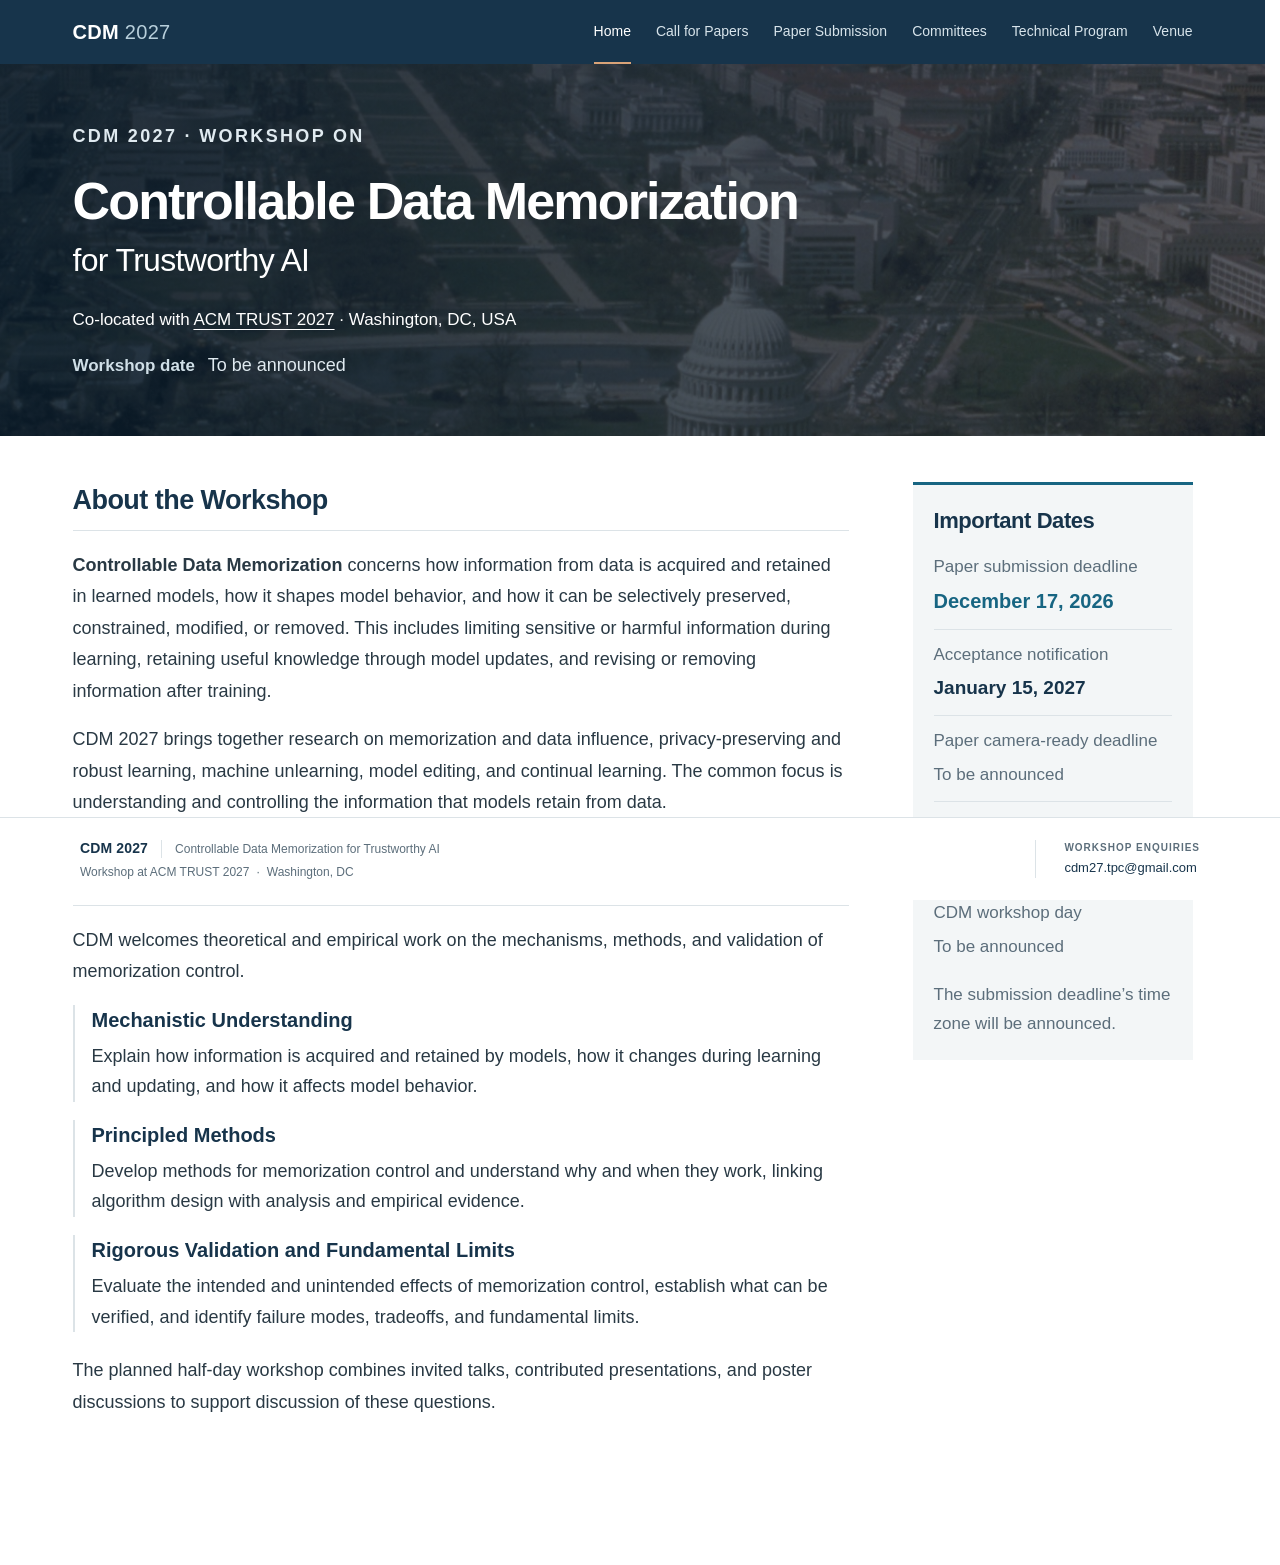
==== index.html @ 838f5760 "New Design" ====
<!DOCTYPE html>

<html lang="en">
<head>
<meta charset="utf-8"/>
<meta content="width=device-width, initial-scale=1" name="viewport"/>
<meta content="CDM 2027: Controllable Data Memorization for Trustworthy AI. Mechanistic understanding, principled methods, rigorous validation, and fundamental limits." name="description"/>
<meta content="#17344b" name="theme-color"/>
<meta content="website" property="og:type"/>
<meta content="CDM 2027 | Controllable Data Memorization for Trustworthy AI" property="og:title"/>
<meta content="CDM 2027: Controllable Data Memorization for Trustworthy AI. Mechanistic understanding, principled methods, rigorous validation, and fundamental limits." property="og:description"/>
<meta content="https://cdm27.github.io/" property="og:url"/>
<title>CDM 2027 | Controllable Data Memorization for Trustworthy AI</title>
<link href="https://cdm27.github.io/" rel="canonical"/>
<link href="assets/favicon.svg" rel="icon" type="image/svg+xml"/>
<link href="assets/style.css?v=4e039c794ccf" rel="stylesheet"/>
<script defer="True" src="assets/site.js?v=8454ea980f96"></script>
</head>
<body>
<a class="skip-link" href="#main">Skip to content</a>
<header class="site-header"><nav aria-label="Main navigation" class="navigation container">
<a class="brand" href="index.html">CDM <span>2027</span></a>
<button aria-controls="primary-navigation" aria-expanded="false" aria-label="Open navigation" class="menu-toggle" type="button"><span>Menu</span><span aria-hidden="true" class="menu-icon">☰</span></button><div class="nav-links" id="primary-navigation"><a aria-current="page" href="index.html">Home</a><a href="cfp.html">Call for Papers</a><a href="submission.html">Paper Submission</a><a href="organization.html">Committees</a><a href="program.html">Technical Program</a><a href="venue.html">Venue</a></div>
</nav></header>
<section aria-labelledby="workshop-title" class="hero"><div class="container hero-inner">
<p class="eyebrow">CDM 2027 · Workshop on</p>
<h1 id="workshop-title"><span class="hero-title-main">Controllable Data Memorization</span><span class="hero-title-sub">for Trustworthy AI</span></h1>
<p class="hero-subtitle">Co-located with <a href="https://eigtrust.acm.org/trust2027/">ACM TRUST 2027</a> · Washington, DC, USA</p>
<div class="hero-meta"><p><span>Workshop date</span> To be announced</p></div>
</div></section>
<main class="container page-layout" id="main">
<div class="main-column">
<section aria-labelledby="about-title" class="section workshop-intro">
<h2 id="about-title">About the Workshop</h2>
<p><strong>Controllable Data Memorization</strong> concerns how information from data is acquired and retained in learned models, how it shapes model behavior, and how it can be selectively preserved, constrained, modified, or removed. This includes limiting sensitive or harmful information during learning, retaining useful knowledge through model updates, and revising or removing information after training.</p>
<p>CDM 2027 brings together research on memorization and data influence, privacy-preserving and robust learning, machine unlearning, model editing, and continual learning. The common focus is understanding and controlling the information that models retain from data.</p>
</section>
<section aria-labelledby="objectives-title" class="section objectives">
<h2 id="objectives-title">Workshop Objectives</h2>
<p>CDM welcomes theoretical and empirical work on the mechanisms, methods, and validation of memorization control.</p>
<ul class="objective-list">
<li><h3>Mechanistic Understanding</h3><p>Explain how information is acquired and retained by models, how it changes during learning and updating, and how it affects model behavior.</p></li>
<li><h3>Principled Methods</h3><p>Develop methods for memorization control and understand why and when they work, linking algorithm design with analysis and empirical evidence.</p></li>
<li><h3>Rigorous Validation and Fundamental Limits</h3><p>Evaluate the intended and unintended effects of memorization control, establish what can be verified, and identify failure modes, tradeoffs, and fundamental limits.</p></li>
</ul>
<p>The planned half-day workshop combines invited talks, contributed presentations, and poster discussions to support discussion of these questions.</p>
</section>
</div>
<aside aria-label="Workshop information" class="sidebar">
<section aria-labelledby="dates-title" class="sidebar-section dates-panel"><h2 id="dates-title">Important Dates</h2><dl class="dates-list"><div><dt>Paper submission deadline</dt><dd><time datetime="2026-12-17">December 17, 2026</time></dd></div><div><dt>Acceptance notification</dt><dd><time datetime="2027-01-15">January 15, 2027</time></dd></div><div><dt>Paper camera-ready deadline</dt><dd><span class="pending">To be announced</span></dd></div><div><dt>Program and materials</dt><dd><time datetime="2027-02-05">February 5, 2027</time></dd></div><div><dt>CDM workshop day</dt><dd><span class="pending">To be announced</span></dd></div></dl><p class="small-note">The submission deadline’s time zone will be announced.</p></section>
</aside>
</main>
<footer class="site-footer">
  <div class="container footer-inner">
    <div class="footer-identity">
      <div class="footer-heading"><a class="footer-name" href="index.html">CDM 2027</a><p class="footer-description">Controllable Data Memorization for Trustworthy AI</p></div>
      <p class="footer-meta">Workshop at <a href="https://eigtrust.acm.org/trust2027/">ACM TRUST 2027</a><span aria-hidden="true" class="footer-separator">&middot;</span>Washington, DC</p>
    </div>
    <div class="footer-contact"><p class="footer-label">Workshop enquiries</p><a class="footer-email" href="mailto:cdm27.tpc@gmail.com">cdm27.tpc@gmail.com</a></div>
  </div>
</footer>
</body>
</html>
---- assets/style.css ----
/* CDM 2027: shared styles for the six static pages. */
:root {
  --navy: #17344b;
  --blue: #176582;
  --accent: #9a6038;
  --ink: #293944;
  --muted: #5c6e7b;
  --line: #dce3e7;
  --paper: #fff;
  --wash: #f3f6f7;
  --max-width: 1120px;
  --header-height: 64px;
  --footer-height: 82px;
  --font-sans: Arial, "Helvetica Neue", Helvetica, sans-serif;
}
* { box-sizing: border-box; }
html { scrollbar-gutter: stable; scroll-padding-top: calc(var(--header-height) + var(--toc-offset, 0px) + 24px); scroll-padding-bottom: calc(var(--footer-height) + 24px); }
body { margin: 0; min-height: 100vh; min-height: 100dvh; padding-bottom: var(--footer-height); display: flex; flex-direction: column; color: var(--ink); background: var(--paper); font-family: var(--font-sans); font-size: 18px; line-height: 1.75; -webkit-font-smoothing: antialiased; }
main { flex: 1 0 auto; }
a { color: var(--blue); text-decoration-thickness: 1px; text-underline-offset: 4px; overflow-wrap: anywhere; }
a:hover { color: var(--navy); }
a:focus-visible, button:focus-visible, summary:focus-visible { outline: 3px solid var(--accent); outline-offset: 5px; border-radius: 2px; }
.container { width: min(var(--max-width), calc(100% - 64px)); margin-inline: auto; }
.site-header { position: sticky; top: 0; z-index: 100; flex-shrink: 0; background: var(--navy); }
.navigation { min-height: 64px; display: flex; align-items: center; justify-content: space-between; gap: 24px; }
.brand { color: #fff; text-decoration: none; font-weight: 700; font-size: 20px; letter-spacing: .015em; white-space: nowrap; }
.brand span { color: #b8cfdb; font-weight: 400; }
.brand:hover { color: #fff; }
.nav-links { display: flex; align-items: stretch; gap: 25px; align-self: stretch; }
.nav-links a { display: flex; align-items: center; color: #d8e4eb; text-decoration: none; font-size: 14px; line-height: 1.4; font-weight: 400; white-space: nowrap; border-bottom: 2px solid transparent; padding-top: 2px; }
.nav-links a:hover, .nav-links a[aria-current="page"] { color: #fff; border-bottom-color: #d9a378; }
.menu-toggle { display: none; align-items: center; gap: 12px; min-height: 44px; padding: 8px 13px; border: 1px solid #8098a9; border-radius: 2px; background: transparent; color: #fff; font: inherit; font-size: 14px; line-height: 1.4; cursor: pointer; }
.menu-icon { font-size: 18px; line-height: 1; }
.hero { position: relative; isolation: isolate; overflow: hidden; flex-shrink: 0; background: var(--navy); color: #fff; }
/* The photograph stays intact. Overscan crops the scan borders at every width. */
.hero::before { content: ""; position: absolute; inset: 0; z-index: -2; background: url("washington-dc.jpg?v=20261108") center 45% / cover no-repeat; transform: scale(1.12); filter: saturate(.78) contrast(1.04); }
.hero::after { content: ""; position: absolute; inset: 0; z-index: -1; background: linear-gradient(90deg, rgba(12,30,45,.86), rgba(12,30,45,.58)); }
.hero-inner { padding-block: 58px 54px; }
.eyebrow { margin: 0 0 12px; color: var(--blue); font-size: 17px; font-weight: 700; letter-spacing: .15em; text-transform: uppercase; line-height: 1.65; }
h1 { margin: 0; font-weight: 600; line-height: 1.24; color: var(--navy); letter-spacing: -.025em; }
.hero h1 { max-width: 1080px; color: #fff; }
.hero .eyebrow { color: #e0eaf0; font-size: 18px; letter-spacing: .13em; margin-bottom: 19px; }
.hero a { color: #fff; }
.hero a:hover { color: #f1c4a3; }
.hero-title-main { display: block; font-size: clamp(34px, 4.4vw, 52px); font-weight: 700; line-height: 1.18; letter-spacing: -.035em; }
.hero-title-sub { display: block; margin-top: 9px; font-size: clamp(25px, 2.8vw, 32px); font-weight: 400; }
.hero-subtitle { margin: 24px 0 16px; font-size: 17px; }
.hero-meta { display: flex; flex-wrap: wrap; gap: 9px 30px; color: #e0eaf0; font-size: 18px; }
.hero-meta p { margin: 0; }
.hero-meta p span { display: inline-block; margin-right: 8px; color: #d0dfe7; font-size: 17px; font-weight: 600; }
.page-layout { display: grid; grid-template-columns: minmax(0, 1fr) 280px; gap: 64px; align-content: start; padding-block: 46px 64px; }
.main-column, .sidebar { min-width: 0; }
.section { margin-bottom: 38px; }
.section:last-child { margin-bottom: 0; }
h2 { margin: 0 0 19px; padding-bottom: 10px; border-bottom: 1px solid var(--line); color: var(--navy); font-size: 27px; font-weight: 600; line-height: 1.4; letter-spacing: -.02em; }
h3 { margin: 25px 0 9px; font-size: 20px; line-height: 1.5; font-weight: 600; color: var(--navy); }
p { margin: 0 0 17px; }
p:last-child { margin-bottom: 0; }
.lead { color: var(--navy); font-size: 18px; line-height: 1.75; }
ul { margin: 10px 0 18px; padding-left: 23px; }
li { padding-left: 3px; margin-block: 7px; }
li::marker { color: var(--blue); }
strong { font-weight: 600; }
.text-link { font-weight: 600; font-size: 17px; text-decoration: none; }
.text-link:hover { text-decoration: underline; }
.text-link span { margin-left: 7px; }
.intro-links { display: flex; flex-wrap: wrap; gap: 12px 28px; margin-top: 23px; }
.objective-list { padding: 0; margin: 0 0 23px; list-style: none; }
.objective-list li { margin: 0 0 18px; padding: 0 0 0 17px; border-left: 2px solid var(--line); }
.objective-list h3 { margin: 0 0 6px; font-size: 20px; }
.objective-list p { font-size: 18px; line-height: 1.7; }
.sidebar { font-size: 17px; }
.sidebar-section { margin-bottom: 30px; }
.sidebar-section + .sidebar-section { border-top: 1px solid var(--line); padding-top: 25px; }
.sidebar h2 { font-size: 22px; margin-bottom: 15px; }
.sidebar p { margin-bottom: 12px; }
.dates-panel { background: var(--wash); border-top: 3px solid var(--blue); padding: 21px; }
.dates-panel h2 { border: 0; padding-bottom: 0; }
.dates-list { margin: 0; }
.dates-list > div { padding-block: 10px; border-bottom: 1px solid var(--line); }
.dates-list > div:first-child { padding-top: 0; }
.dates-list > div:last-child { border: 0; padding-bottom: 0; }
.dates-list dt { color: var(--muted); font-size: 17px; }
.dates-list dd { margin: 2px 0 0; color: var(--navy); font-weight: 600; font-size: 19px; }
.dates-list > div:first-child dd { color: var(--blue); font-size: 20px; }
.pending { color: var(--muted); font-size: 17px; font-weight: 400; }
.small-note { color: var(--muted); font-size: 17px; line-height: 1.75; }
.dates-panel .small-note { margin-top: 17px; margin-bottom: 0; }
.muted { color: var(--muted); font-size: 17px; }
.page-banner { flex-shrink: 0; background: var(--wash); border-bottom: 1px solid var(--line); padding-block: 34px 36px; }
.page-banner .eyebrow { margin-bottom: 7px; }
.page-banner h1 { font-size: 36px; }
.page-banner p:last-child { margin: 10px 0 0; color: var(--muted); font-size: 17px; }
/* Banner and main share the same outer width and left edge. */
.content-page { padding-block: 36px 64px; }
.reading-width { max-width: 880px; }
.content-layout { display: grid; grid-template-columns: 176px minmax(0, 1fr); gap: 44px; align-items: start; align-content: start; }
.page-content { min-width: 0; }
.cfp-summary { margin-bottom: 34px; }
.page-toc { position: sticky; top: calc(var(--header-height) + 24px); align-self: start; max-height: calc(100vh - var(--header-height) - var(--footer-height) - 48px); max-height: calc(100dvh - var(--header-height) - var(--footer-height) - 48px); overflow-y: auto; }
.page-toc summary { list-style: none; cursor: default; pointer-events: none; margin-bottom: 12px; color: var(--muted); font-size: 11px; line-height: 1.5; font-weight: 600; letter-spacing: .1em; text-transform: uppercase; }
.page-toc summary::-webkit-details-marker { display: none; }
.page-toc nav > a { display: block; padding: 8px 8px 8px 13px; border-left: 2px solid var(--line); color: var(--muted); font-size: 14px; line-height: 1.5; text-decoration: none; }
.page-toc a:hover { color: var(--blue); }
.page-toc a[aria-current="location"] { border-left-color: var(--blue); color: var(--navy); font-weight: 600; }






.info-table { width: 100%; border-collapse: collapse; margin: 18px 0 15px; text-align: left; }
.info-table th, .info-table td { padding: 13px 18px; border-bottom: 1px solid var(--line); vertical-align: top; }
.info-table tbody th { font-weight: 500; }
.info-table tbody tr:nth-child(odd) { background: var(--wash); }
.dates-table td { width: 39%; color: var(--blue); font-weight: 600; }
blockquote { margin: 14px 0; padding: 19px 23px; border-left: 3px solid var(--blue); background: var(--wash); }
.submission-overview { display: grid; grid-template-columns: minmax(0, 1fr) 310px; gap: 55px; }
.submission-status { padding: 25px 28px; background: var(--wash); border-top: 3px solid var(--blue); }
.submission-status h2 { border: 0; margin-bottom: 12px; padding: 0; }
.status-label { display: block; margin-bottom: 10px; color: #765035; font-size: 17px; font-weight: 700; letter-spacing: .09em; text-transform: uppercase; }
.submission-dates h2 { font-size: 21px; }
.submission-dates dl { margin: 0 0 12px; }
.submission-dates dl > div { margin-bottom: 12px; }
.submission-dates dt { color: var(--muted); font-size: 17px; }
.submission-dates dd { margin: 0; color: var(--navy); font-weight: 600; font-size: 17px; }
.submission-dates .small-note { margin-bottom: 12px; }
.notice { padding: 19px 22px; background: var(--wash); border-left: 3px solid var(--accent); font-size: 18px; margin-top: 23px; }
.notice h3 { margin: 0 0 8px; font-size: 17px; }
/* Text-only committee lists: one person and affiliation per line. */
.heading-note { color: var(--muted); font-size: 14px; font-weight: 400; letter-spacing: 0; white-space: nowrap; }
.people-list { list-style: none; margin: 0; padding: 0; }
.people-list li { margin: 0; padding: 6px 0; font-size: 18px; line-height: 1.65; }
.person-name { color: var(--navy); font-weight: 600; text-decoration: none; }
a.person-name:hover { color: var(--blue); text-decoration: underline; }
.affiliation { color: var(--muted); font-size: inherit; font-weight: 400; }
.contact-band { display: flex; align-items: center; justify-content: space-between; gap: 25px; background: var(--wash); border-left: 3px solid var(--blue); padding: 23px 27px; }
.contact-band h2 { border: 0; padding: 0; margin-bottom: 5px; font-size: 21px; }
.contact-band p { font-size: 18px; }
.contact-band > a { font-size: 18px; font-weight: 600; }
.announcement { max-width: 880px; border-top: 3px solid var(--blue); background: var(--wash); padding: 30px 34px 34px; }
.announcement h2 { border: 0; padding: 0; margin-bottom: 12px; font-size: 27px; }
.event-facts { display: flex; flex-wrap: wrap; gap: 18px 44px; margin: 23px 0 0; }
.event-facts dt { color: var(--muted); font-size: 17px; }
.event-facts dd { margin: 3px 0 0; color: var(--navy); font-size: 18px; font-weight: 600; }
.venue-overview { display: grid; grid-template-columns: 1fr 1fr; gap: 60px; }
.venue-overview h2 { border: 0; padding: 0; margin-bottom: 13px; }
.venue-notice { background: var(--wash); padding: 24px 27px; border-left: 3px solid var(--blue); font-size: 18px; }
.attendance-grid { display: grid; grid-template-columns: 1fr 1fr; gap: 52px; margin-bottom: 35px; }
.attendance-grid .section { margin: 0; }
.attendance-grid h2 { font-size: 23px; }
/* A compact, persistent workshop identity and contact strip. */
.site-footer { position: fixed; inset: auto 0 0; z-index: 90; background: #fff; border-top: 1px solid var(--line); color: var(--muted); font-size: 12px; }
.footer-inner { min-height: 82px; padding-block: 14px; display: grid; grid-template-columns: minmax(0, 1fr) auto; align-items: center; gap: 12px 32px; line-height: 1.5; }
.footer-inner p { margin: 0; }
.footer-heading { display: flex; flex-wrap: wrap; align-items: baseline; gap: 3px 13px; }
.footer-name { flex: 0 0 auto; color: var(--navy); text-decoration: none; font-size: 14px; font-weight: 700; letter-spacing: .01em; }
.footer-description { padding-left: 13px; border-left: 1px solid var(--line); font-size: 12px; }
.footer-meta { margin-top: 4px !important; font-size: 12px; }
.footer-meta a { color: var(--muted); text-decoration: none; }
.footer-meta a:hover { color: var(--blue); text-decoration: underline; }
.footer-separator { margin-inline: 7px; }
.footer-contact { min-width: 0; padding-left: 28px; border-left: 1px solid var(--line); }
.footer-label { margin-bottom: 3px !important; color: var(--muted); font-size: 10px; font-weight: 600; line-height: 1.5; letter-spacing: .1em; text-transform: uppercase; }
.footer-email { color: var(--navy); font-size: 13px; text-decoration: none; white-space: nowrap; }
.footer-email:hover { color: var(--blue); text-decoration: underline; }
.skip-link { position: fixed; left: 16px; top: -100px; z-index: 200; padding: 9px 16px; background: white; color: var(--navy); }
.skip-link:focus { top: 10px; }
.sr-only { position: absolute; width: 1px; height: 1px; padding: 0; margin: -1px; overflow: hidden; clip-path: inset(50%); white-space: nowrap; border: 0; }
@media (max-width: 1020px) {
  .navigation { flex-wrap: wrap; }
  .nav-links { align-self: auto; width: 100%; flex-direction: column; gap: 0; padding-block: 6px 14px; }
  .nav-links a { min-height: 48px; padding: 10px 14px; border-bottom: 0; border-left: 2px solid transparent; font-size: 14px; }
  .nav-links a:hover, .nav-links a[aria-current="page"] { border-left-color: #d9a378; }
  .js .navigation { flex-wrap: nowrap; }
  .js .menu-toggle { display: inline-flex; }
  .js .nav-links { display: none; position: absolute; inset: 100% 0 auto; max-height: calc(100vh - var(--header-height) - var(--footer-height) - 8px); max-height: calc(100dvh - var(--header-height) - var(--footer-height) - 8px); overflow-y: auto; background: var(--navy); padding: 8px 18px 16px; border-top: 1px solid #36536b; box-shadow: 0 7px 12px rgba(12,30,45,.15); }
  .js .site-header.menu-open .nav-links { display: flex; }
  .page-layout { gap: 38px; grid-template-columns: minmax(0, 1fr) 260px; }
  .submission-overview { gap: 35px; grid-template-columns: minmax(0, 1fr) 280px; }
}
@media (max-width: 880px) {
  .content-layout { grid-template-columns: minmax(0, 1fr); gap: 24px; }
  .page-toc { top: calc(var(--header-height) + 12px); z-index: 50; border: 1px solid var(--line); border-radius: 2px; background: var(--paper); box-shadow: 0 3px 10px rgba(23,52,75,.06); max-height: calc(100dvh - var(--header-height) - var(--footer-height) - 24px); }
  .page-toc summary { margin: 0; padding: 13px 17px; pointer-events: auto; cursor: pointer; color: var(--navy); font-size: 12px; }
  .page-toc summary::after { content: "+"; float: right; font-size: 16px; line-height: 1.1; }
  .page-toc details[open] summary::after { content: "−"; }
  .page-toc nav { padding: 0 17px 12px; }
}
@media (max-width: 760px) {
  .container { width: calc(100% - 40px); }
  .hero-inner { padding-block: 40px; }
  .hero-title-main { font-size: 38px; }
  .hero-meta { gap: 8px 25px; }
  .hero-subtitle { font-size: 17px; }
  .page-layout { grid-template-columns: 1fr; gap: 32px; padding-block: 32px 44px; }
  .sidebar { display: grid; grid-template-columns: 1fr 1fr; gap: 27px; border-top: 1px solid var(--line); padding-top: 28px; }
  .sidebar-section { margin: 0; }
  .sidebar-section + .sidebar-section { padding: 0; border: 0; }
  .page-banner { padding-block: 26px; }
  .page-banner h1 { font-size: 32px; }
  .content-page { padding-block: 28px 44px; }
  .submission-overview, .venue-overview { grid-template-columns: 1fr; gap: 26px; }
  .submission-dates dl { display: grid; grid-template-columns: 1fr 1fr; gap: 13px 24px; }
  .submission-dates dl > div { margin-bottom: 0; }
  .attendance-grid { gap: 30px; }
  .attendance-grid h2 { font-size: 21px; }
  .contact-band { flex-direction: column; align-items: flex-start; gap: 13px; }
}
@media (max-width: 540px) {
  :root { --footer-height: 92px; }
  body { font-size: 18px; }
  .container { width: calc(100% - 36px); }
  .brand { font-size: 20px; }
  .hero-inner { padding-block: 32px 35px; }
  .hero-title-main { font-size: clamp(31px, 8.4vw, 38px); }
  .hero-title-sub { font-size: 26px; }
  .hero .eyebrow { font-size: 18px; }
  .hero-subtitle { margin-top: 19px; font-size: 17px; }
  .hero-meta { display: block; font-size: 18px; }
  .hero-meta p + p { margin-top: 6px; }
  .hero-meta p span { min-width: 96px; font-size: 17px; margin-right: 8px; }
  .hero::after { background: linear-gradient(90deg, rgba(12,30,45,.86), rgba(12,30,45,.69)); }
  h2 { font-size: 25px; }
  .lead { font-size: 18px; }
  .section { margin-bottom: 30px; }
  .page-banner h1 { font-size: 30px; }
  .page-banner p:last-child { font-size: 17px; }


  .sidebar { display: block; }
  .sidebar-section + .sidebar-section { margin-top: 26px; padding-top: 23px; border-top: 1px solid var(--line); }
  .info-table th, .info-table td { padding: 12px 10px; font-size: 18px; }
  .dates-table td { width: 44%; }
  .dates-table .pending { font-size: 17px; }
  .submission-status { padding: 22px; }
  .submission-dates dl { grid-template-columns: 1fr; }
  .attendance-grid { grid-template-columns: 1fr; gap: 27px; }
  .contact-band { padding: 21px 23px; }
  .announcement { padding: 25px 23px; }
  .announcement h2 { font-size: 24px; }
  .event-facts { gap: 15px 30px; }
  .venue-notice { padding: 22px; }
  .footer-inner { min-height: 92px; grid-template-columns: minmax(0, 1fr); gap: 5px; padding-block: 9px; }
  .footer-description { display: none; }
  .footer-heading { line-height: 1.3; }
  .footer-meta { margin-top: 2px !important; font-size: 11px; }
  .footer-contact { display: flex; flex-wrap: wrap; gap: 2px 10px; align-items: baseline; padding-left: 0; border-left: 0; }
  .footer-label { margin-bottom: 0 !important; font-size: 9px; }
  .footer-email { font-size: 12px; }
}
@media print {
  body { display: block; min-height: 0; padding-bottom: 0; }
  .site-header, .site-footer, .skip-link, .page-toc { display: none; }
  .container { width: 100%; }
  .hero::before, .hero::after { display: none; }
  .hero, .page-banner, .dates-panel, .announcement { background: #fff; color: var(--ink); }
  .hero h1, .hero .eyebrow, .hero a, .hero-meta, .hero-meta p span { color: var(--navy); }
  .hero-inner, .page-banner { padding-block: 16px; }
  .hero-title-main { font-size: 30px; }
  .hero-title-sub { font-size: 23px; }
  .page-layout, .content-layout, .submission-overview, .venue-overview { display: block; padding-block: 20px; }
  .sidebar { display: block; border-top: 1px solid var(--line); padding-top: 20px; }
  .sidebar-section { margin-top: 20px; }
  .people-list li, .topics-list li, tr { break-inside: avoid; }
  .submission-dates { margin-top: 20px; }
  body { font-size: 10pt; }
  a { color: inherit; }
}
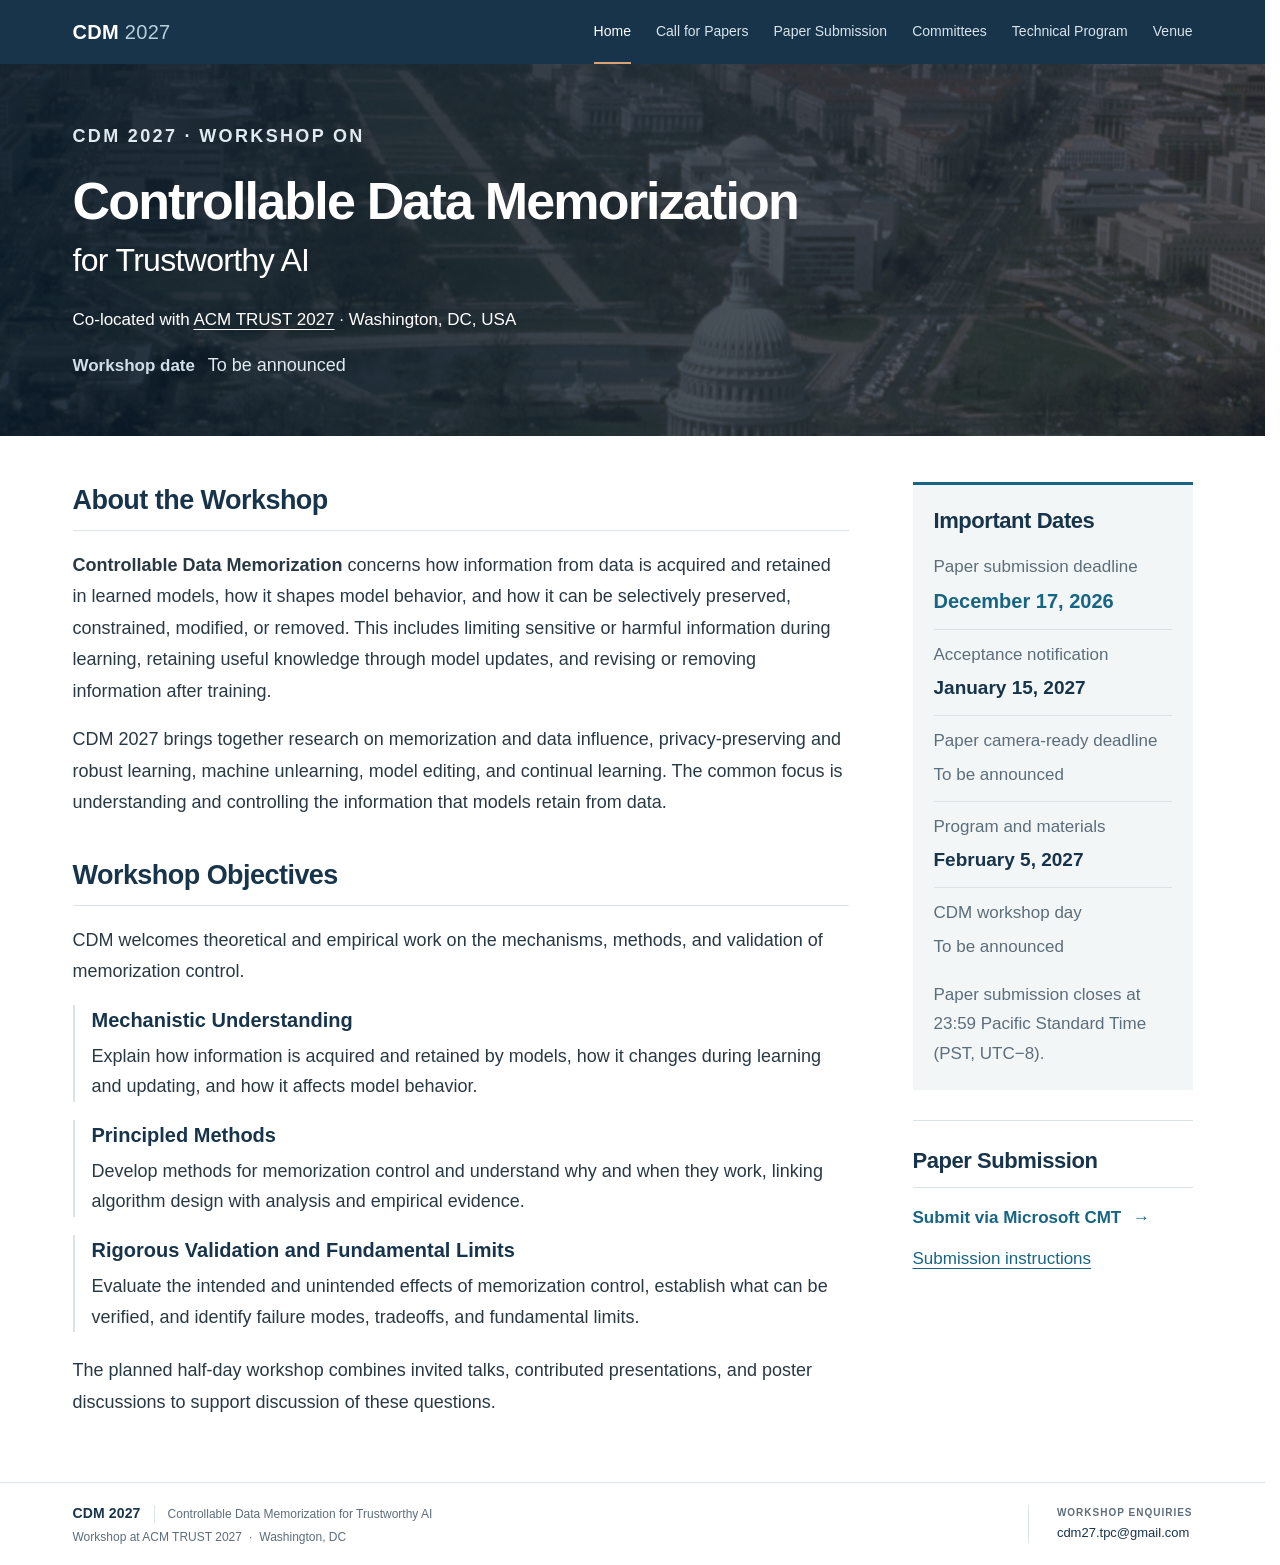
==== commit 7e78c4e3: "更新投稿信息和页脚" ====
--- a/index.html
+++ b/index.html
@@ -13,8 +13,8 @@
 <title>CDM 2027 | Controllable Data Memorization for Trustworthy AI</title>
 <link href="https://cdm27.github.io/" rel="canonical"/>
 <link href="assets/favicon.svg" rel="icon" type="image/svg+xml"/>
-<link href="assets/style.css?v=4e039c794ccf" rel="stylesheet"/>
-<script defer="True" src="assets/site.js?v=8454ea980f96"></script>
+<link href="assets/style.css?v=e73c64de600d" rel="stylesheet"/>
+<script defer="True" src="assets/site.js?v=b43b7b5dd278"></script>
 </head>
 <body>
 <a class="skip-link" href="#main">Skip to content</a>
@@ -47,7 +47,8 @@
 </section>
 </div>
 <aside aria-label="Workshop information" class="sidebar">
-<section aria-labelledby="dates-title" class="sidebar-section dates-panel"><h2 id="dates-title">Important Dates</h2><dl class="dates-list"><div><dt>Paper submission deadline</dt><dd><time datetime="2026-12-17">December 17, 2026</time></dd></div><div><dt>Acceptance notification</dt><dd><time datetime="2027-01-15">January 15, 2027</time></dd></div><div><dt>Paper camera-ready deadline</dt><dd><span class="pending">To be announced</span></dd></div><div><dt>Program and materials</dt><dd><time datetime="2027-02-05">February 5, 2027</time></dd></div><div><dt>CDM workshop day</dt><dd><span class="pending">To be announced</span></dd></div></dl><p class="small-note">The submission deadline’s time zone will be announced.</p></section>
+<section aria-labelledby="dates-title" class="sidebar-section dates-panel"><h2 id="dates-title">Important Dates</h2><dl class="dates-list"><div><dt>Paper submission deadline</dt><dd><time datetime="2026-12-17T23:59:00-08:00">December 17, 2026</time></dd></div><div><dt>Acceptance notification</dt><dd><time datetime="2027-01-15">January 15, 2027</time></dd></div><div><dt>Paper camera-ready deadline</dt><dd><span class="pending">To be announced</span></dd></div><div><dt>Program and materials</dt><dd><time datetime="2027-02-05">February 5, 2027</time></dd></div><div><dt>CDM workshop day</dt><dd><span class="pending">To be announced</span></dd></div></dl><p class="small-note">Paper submission closes at 23:59 Pacific Standard Time (PST, UTC−8).</p></section>
+<section aria-labelledby="submission-title" class="sidebar-section"><h2 id="submission-title">Paper Submission</h2><p><a class="text-link" href="https://cmt3.research.microsoft.com/TRUST2027/">Submit via Microsoft CMT <span aria-hidden="true">→</span></a></p><p><a href="submission.html">Submission instructions</a></p></section>
 </aside>
 </main>
 <footer class="site-footer">
--- a/assets/style.css
+++ b/assets/style.css
@@ -10,12 +10,11 @@
   --wash: #f3f6f7;
   --max-width: 1120px;
   --header-height: 64px;
-  --footer-height: 82px;
   --font-sans: Arial, "Helvetica Neue", Helvetica, sans-serif;
 }
 * { box-sizing: border-box; }
-html { scrollbar-gutter: stable; scroll-padding-top: calc(var(--header-height) + var(--toc-offset, 0px) + 24px); scroll-padding-bottom: calc(var(--footer-height) + 24px); }
-body { margin: 0; min-height: 100vh; min-height: 100dvh; padding-bottom: var(--footer-height); display: flex; flex-direction: column; color: var(--ink); background: var(--paper); font-family: var(--font-sans); font-size: 18px; line-height: 1.75; -webkit-font-smoothing: antialiased; }
+html { scrollbar-gutter: stable; scroll-padding-top: calc(var(--header-height) + var(--toc-offset, 0px) + 24px); scroll-padding-bottom: 24px; }
+body { margin: 0; min-height: 100vh; min-height: 100dvh; display: flex; flex-direction: column; color: var(--ink); background: var(--paper); font-family: var(--font-sans); font-size: 18px; line-height: 1.75; -webkit-font-smoothing: antialiased; }
 main { flex: 1 0 auto; }
 a { color: var(--blue); text-decoration-thickness: 1px; text-underline-offset: 4px; overflow-wrap: anywhere; }
 a:hover { color: var(--navy); }
@@ -97,7 +96,7 @@
 .content-layout { display: grid; grid-template-columns: 176px minmax(0, 1fr); gap: 44px; align-items: start; align-content: start; }
 .page-content { min-width: 0; }
 .cfp-summary { margin-bottom: 34px; }
-.page-toc { position: sticky; top: calc(var(--header-height) + 24px); align-self: start; max-height: calc(100vh - var(--header-height) - var(--footer-height) - 48px); max-height: calc(100dvh - var(--header-height) - var(--footer-height) - 48px); overflow-y: auto; }
+.page-toc { position: sticky; top: calc(var(--header-height) + 24px); align-self: start; max-height: calc(100vh - var(--header-height) - 48px); max-height: calc(100dvh - var(--header-height) - 48px); overflow-y: auto; }
 .page-toc summary { list-style: none; cursor: default; pointer-events: none; margin-bottom: 12px; color: var(--muted); font-size: 11px; line-height: 1.5; font-weight: 600; letter-spacing: .1em; text-transform: uppercase; }
 .page-toc summary::-webkit-details-marker { display: none; }
 .page-toc nav > a { display: block; padding: 8px 8px 8px 13px; border-left: 2px solid var(--line); color: var(--muted); font-size: 14px; line-height: 1.5; text-decoration: none; }
@@ -149,8 +148,8 @@
 .attendance-grid { display: grid; grid-template-columns: 1fr 1fr; gap: 52px; margin-bottom: 35px; }
 .attendance-grid .section { margin: 0; }
 .attendance-grid h2 { font-size: 23px; }
-/* A compact, persistent workshop identity and contact strip. */
-.site-footer { position: fixed; inset: auto 0 0; z-index: 90; background: #fff; border-top: 1px solid var(--line); color: var(--muted); font-size: 12px; }
+/* Homepage footer follows the page content. */
+.site-footer { flex-shrink: 0; background: #fff; border-top: 1px solid var(--line); color: var(--muted); font-size: 12px; }
 .footer-inner { min-height: 82px; padding-block: 14px; display: grid; grid-template-columns: minmax(0, 1fr) auto; align-items: center; gap: 12px 32px; line-height: 1.5; }
 .footer-inner p { margin: 0; }
 .footer-heading { display: flex; flex-wrap: wrap; align-items: baseline; gap: 3px 13px; }
@@ -174,14 +173,14 @@
   .nav-links a:hover, .nav-links a[aria-current="page"] { border-left-color: #d9a378; }
   .js .navigation { flex-wrap: nowrap; }
   .js .menu-toggle { display: inline-flex; }
-  .js .nav-links { display: none; position: absolute; inset: 100% 0 auto; max-height: calc(100vh - var(--header-height) - var(--footer-height) - 8px); max-height: calc(100dvh - var(--header-height) - var(--footer-height) - 8px); overflow-y: auto; background: var(--navy); padding: 8px 18px 16px; border-top: 1px solid #36536b; box-shadow: 0 7px 12px rgba(12,30,45,.15); }
+  .js .nav-links { display: none; position: absolute; inset: 100% 0 auto; max-height: calc(100vh - var(--header-height) - 8px); max-height: calc(100dvh - var(--header-height) - 8px); overflow-y: auto; background: var(--navy); padding: 8px 18px 16px; border-top: 1px solid #36536b; box-shadow: 0 7px 12px rgba(12,30,45,.15); }
   .js .site-header.menu-open .nav-links { display: flex; }
   .page-layout { gap: 38px; grid-template-columns: minmax(0, 1fr) 260px; }
   .submission-overview { gap: 35px; grid-template-columns: minmax(0, 1fr) 280px; }
 }
 @media (max-width: 880px) {
   .content-layout { grid-template-columns: minmax(0, 1fr); gap: 24px; }
-  .page-toc { top: calc(var(--header-height) + 12px); z-index: 50; border: 1px solid var(--line); border-radius: 2px; background: var(--paper); box-shadow: 0 3px 10px rgba(23,52,75,.06); max-height: calc(100dvh - var(--header-height) - var(--footer-height) - 24px); }
+  .page-toc { top: calc(var(--header-height) + 12px); z-index: 50; border: 1px solid var(--line); border-radius: 2px; background: var(--paper); box-shadow: 0 3px 10px rgba(23,52,75,.06); max-height: calc(100dvh - var(--header-height) - 24px); }
   .page-toc summary { margin: 0; padding: 13px 17px; pointer-events: auto; cursor: pointer; color: var(--navy); font-size: 12px; }
   .page-toc summary::after { content: "+"; float: right; font-size: 16px; line-height: 1.1; }
   .page-toc details[open] summary::after { content: "−"; }
@@ -208,7 +207,6 @@
   .contact-band { flex-direction: column; align-items: flex-start; gap: 13px; }
 }
 @media (max-width: 540px) {
-  :root { --footer-height: 92px; }
   body { font-size: 18px; }
   .container { width: calc(100% - 36px); }
   .brand { font-size: 20px; }
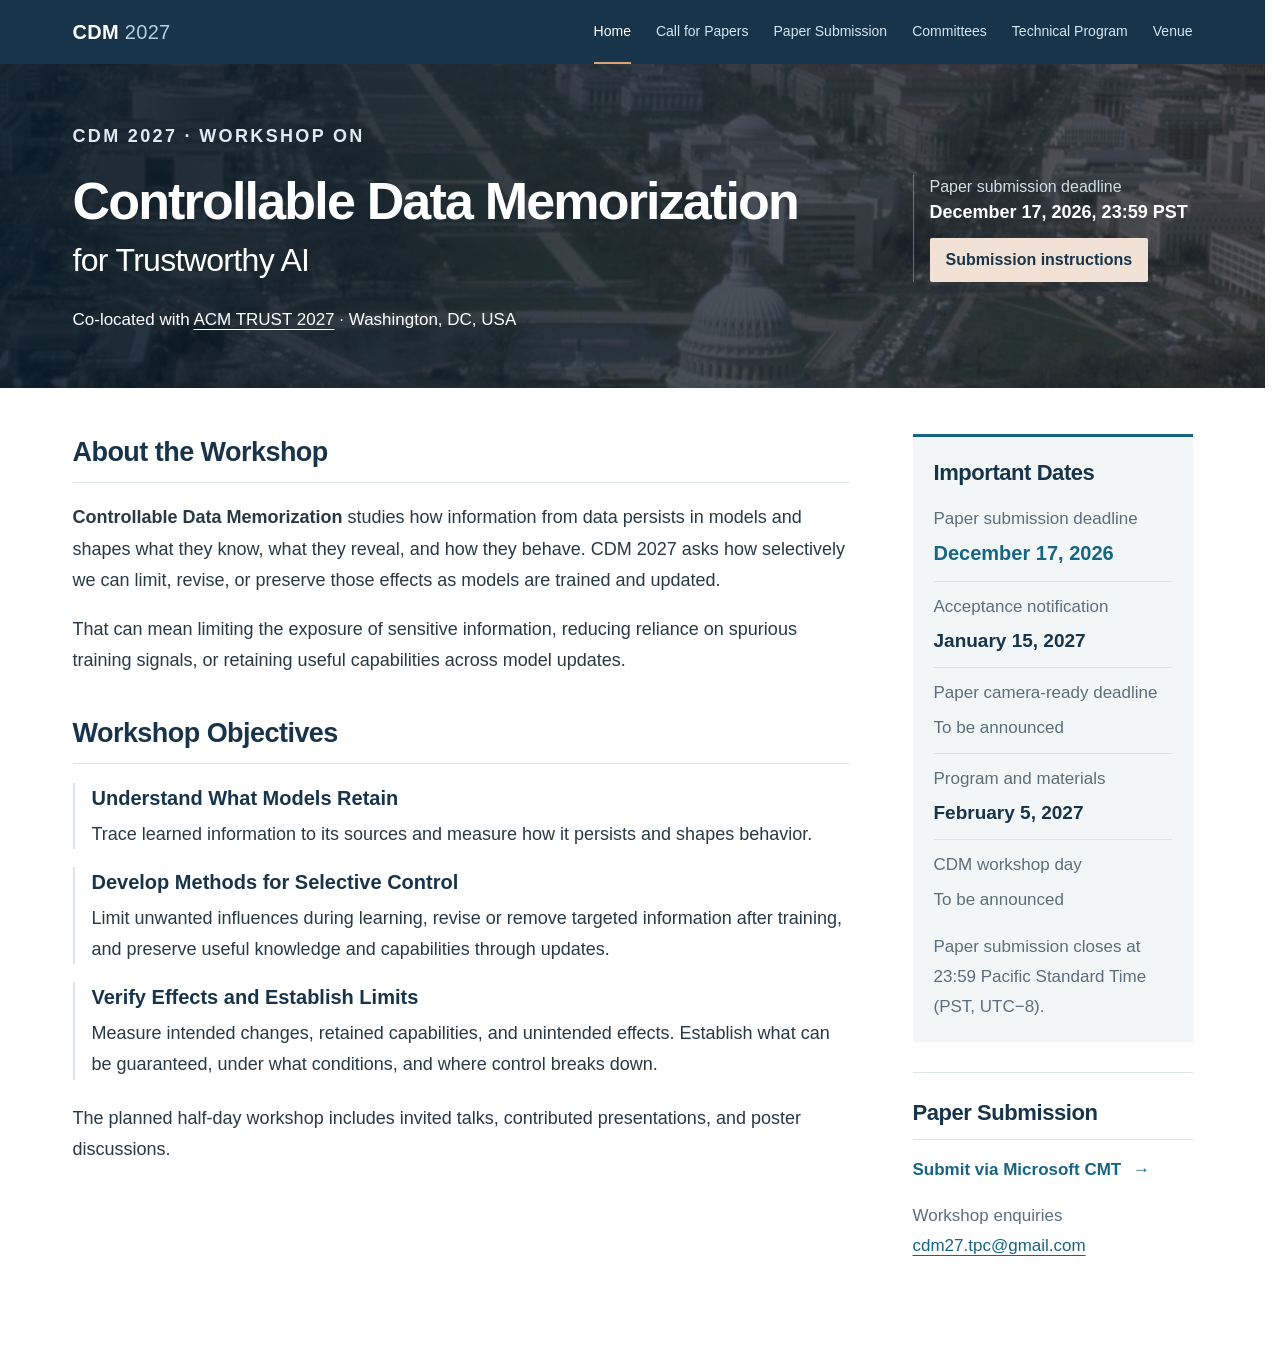
==== commit 16fff606: "New CFP" ====
--- a/index.html
+++ b/index.html
@@ -13,7 +13,7 @@
 <title>CDM 2027 | Controllable Data Memorization for Trustworthy AI</title>
 <link href="https://cdm27.github.io/" rel="canonical"/>
 <link href="assets/favicon.svg" rel="icon" type="image/svg+xml"/>
-<link href="assets/style.css?v=e73c64de600d" rel="stylesheet"/>
+<link href="assets/style.css?v=cbe42d941dc9" rel="stylesheet"/>
 <script defer="True" src="assets/site.js?v=b43b7b5dd278"></script>
 </head>
 <body>
@@ -23,42 +23,47 @@
 <button aria-controls="primary-navigation" aria-expanded="false" aria-label="Open navigation" class="menu-toggle" type="button"><span>Menu</span><span aria-hidden="true" class="menu-icon">☰</span></button><div class="nav-links" id="primary-navigation"><a aria-current="page" href="index.html">Home</a><a href="cfp.html">Call for Papers</a><a href="submission.html">Paper Submission</a><a href="organization.html">Committees</a><a href="program.html">Technical Program</a><a href="venue.html">Venue</a></div>
 </nav></header>
 <section aria-labelledby="workshop-title" class="hero"><div class="container hero-inner">
-<p class="eyebrow">CDM 2027 · Workshop on</p>
-<h1 id="workshop-title"><span class="hero-title-main">Controllable Data Memorization</span><span class="hero-title-sub">for Trustworthy AI</span></h1>
-<p class="hero-subtitle">Co-located with <a href="https://eigtrust.acm.org/trust2027/">ACM TRUST 2027</a> · Washington, DC, USA</p>
-<div class="hero-meta"><p><span>Workshop date</span> To be announced</p></div>
+<div class="hero-copy">
+  <p class="eyebrow">CDM 2027 · Workshop on</p>
+  <h1 id="workshop-title"><span class="hero-title-main">Controllable Data Memorization</span><span class="hero-title-sub">for Trustworthy AI</span></h1>
+  <p class="hero-subtitle">Co-located with <a href="https://eigtrust.acm.org/trust2027/">ACM TRUST 2027</a> · Washington, DC, USA</p>
+</div>
+<div class="hero-submission">
+  <p class="hero-deadline">
+    <span>Paper submission deadline</span>
+    <time datetime="2026-12-17T23:59:00-08:00">December 17, 2026, 23:59 PST</time>
+  </p>
+  <a class="hero-submission-link" href="submission.html">Submission instructions</a>
+</div>
 </div></section>
 <main class="container page-layout" id="main">
 <div class="main-column">
 <section aria-labelledby="about-title" class="section workshop-intro">
 <h2 id="about-title">About the Workshop</h2>
-<p><strong>Controllable Data Memorization</strong> concerns how information from data is acquired and retained in learned models, how it shapes model behavior, and how it can be selectively preserved, constrained, modified, or removed. This includes limiting sensitive or harmful information during learning, retaining useful knowledge through model updates, and revising or removing information after training.</p>
-<p>CDM 2027 brings together research on memorization and data influence, privacy-preserving and robust learning, machine unlearning, model editing, and continual learning. The common focus is understanding and controlling the information that models retain from data.</p>
+<p><strong>Controllable Data Memorization</strong> studies how information from data persists in models and shapes what they know, what they reveal, and how they behave. CDM 2027 asks how selectively we can limit, revise, or preserve those effects as models are trained and updated.</p>
+<p>That can mean limiting the exposure of sensitive information, reducing reliance on spurious training signals, or retaining useful capabilities across model updates.</p>
 </section>
 <section aria-labelledby="objectives-title" class="section objectives">
 <h2 id="objectives-title">Workshop Objectives</h2>
-<p>CDM welcomes theoretical and empirical work on the mechanisms, methods, and validation of memorization control.</p>
 <ul class="objective-list">
-<li><h3>Mechanistic Understanding</h3><p>Explain how information is acquired and retained by models, how it changes during learning and updating, and how it affects model behavior.</p></li>
-<li><h3>Principled Methods</h3><p>Develop methods for memorization control and understand why and when they work, linking algorithm design with analysis and empirical evidence.</p></li>
-<li><h3>Rigorous Validation and Fundamental Limits</h3><p>Evaluate the intended and unintended effects of memorization control, establish what can be verified, and identify failure modes, tradeoffs, and fundamental limits.</p></li>
+<li><h3>Understand What Models Retain</h3><p>Trace learned information to its sources and measure how it persists and shapes behavior.</p></li>
+<li><h3>Develop Methods for Selective Control</h3><p>Limit unwanted influences during learning, revise or remove targeted information after training, and preserve useful knowledge and capabilities through updates.</p></li>
+<li><h3>Verify Effects and Establish Limits</h3><p>Measure intended changes, retained capabilities, and unintended effects. Establish what can be guaranteed, under what conditions, and where control breaks down.</p></li>
 </ul>
-<p>The planned half-day workshop combines invited talks, contributed presentations, and poster discussions to support discussion of these questions.</p>
+<p>The planned half-day workshop includes invited talks, contributed presentations, and poster discussions.</p>
 </section>
 </div>
 <aside aria-label="Workshop information" class="sidebar">
 <section aria-labelledby="dates-title" class="sidebar-section dates-panel"><h2 id="dates-title">Important Dates</h2><dl class="dates-list"><div><dt>Paper submission deadline</dt><dd><time datetime="2026-12-17T23:59:00-08:00">December 17, 2026</time></dd></div><div><dt>Acceptance notification</dt><dd><time datetime="2027-01-15">January 15, 2027</time></dd></div><div><dt>Paper camera-ready deadline</dt><dd><span class="pending">To be announced</span></dd></div><div><dt>Program and materials</dt><dd><time datetime="2027-02-05">February 5, 2027</time></dd></div><div><dt>CDM workshop day</dt><dd><span class="pending">To be announced</span></dd></div></dl><p class="small-note">Paper submission closes at 23:59 Pacific Standard Time (PST, UTC−8).</p></section>
-<section aria-labelledby="submission-title" class="sidebar-section"><h2 id="submission-title">Paper Submission</h2><p><a class="text-link" href="https://cmt3.research.microsoft.com/TRUST2027/">Submit via Microsoft CMT <span aria-hidden="true">→</span></a></p><p><a href="submission.html">Submission instructions</a></p></section>
+<section aria-labelledby="submission-title" class="sidebar-section">
+  <h2 id="submission-title">Paper Submission</h2>
+  <p><a class="text-link" href="https://cmt3.research.microsoft.com/TRUST2027/">Submit via Microsoft CMT <span aria-hidden="true">→</span></a></p>
+  <p class="submission-contact">
+    <span>Workshop enquiries</span>
+    <a href="mailto:cdm27.tpc@gmail.com">cdm27.tpc@gmail.com</a>
+  </p>
+</section>
 </aside>
 </main>
-<footer class="site-footer">
-  <div class="container footer-inner">
-    <div class="footer-identity">
-      <div class="footer-heading"><a class="footer-name" href="index.html">CDM 2027</a><p class="footer-description">Controllable Data Memorization for Trustworthy AI</p></div>
-      <p class="footer-meta">Workshop at <a href="https://eigtrust.acm.org/trust2027/">ACM TRUST 2027</a><span aria-hidden="true" class="footer-separator">&middot;</span>Washington, DC</p>
-    </div>
-    <div class="footer-contact"><p class="footer-label">Workshop enquiries</p><a class="footer-email" href="mailto:cdm27.tpc@gmail.com">cdm27.tpc@gmail.com</a></div>
-  </div>
-</footer>
 </body>
 </html>
--- a/assets/style.css
+++ b/assets/style.css
@@ -34,7 +34,8 @@
 /* The photograph stays intact. Overscan crops the scan borders at every width. */
 .hero::before { content: ""; position: absolute; inset: 0; z-index: -2; background: url("washington-dc.jpg?v=20261108") center 45% / cover no-repeat; transform: scale(1.12); filter: saturate(.78) contrast(1.04); }
 .hero::after { content: ""; position: absolute; inset: 0; z-index: -1; background: linear-gradient(90deg, rgba(12,30,45,.86), rgba(12,30,45,.58)); }
-.hero-inner { padding-block: 58px 54px; }
+.hero-inner { display: grid; row-gap: 20px; padding-block: 58px 54px; }
+.hero-copy { min-width: 0; }
 .eyebrow { margin: 0 0 12px; color: var(--blue); font-size: 17px; font-weight: 700; letter-spacing: .15em; text-transform: uppercase; line-height: 1.65; }
 h1 { margin: 0; font-weight: 600; line-height: 1.24; color: var(--navy); letter-spacing: -.025em; }
 .hero h1 { max-width: 1080px; color: #fff; }
@@ -43,10 +44,26 @@
 .hero a:hover { color: #f1c4a3; }
 .hero-title-main { display: block; font-size: clamp(34px, 4.4vw, 52px); font-weight: 700; line-height: 1.18; letter-spacing: -.035em; }
 .hero-title-sub { display: block; margin-top: 9px; font-size: clamp(25px, 2.8vw, 32px); font-weight: 400; }
-.hero-subtitle { margin: 24px 0 16px; font-size: 17px; }
-.hero-meta { display: flex; flex-wrap: wrap; gap: 9px 30px; color: #e0eaf0; font-size: 18px; }
-.hero-meta p { margin: 0; }
-.hero-meta p span { display: inline-block; margin-right: 8px; color: #d0dfe7; font-size: 17px; font-weight: 600; }
+.hero-subtitle { margin: 24px 0 0; font-size: 17px; }
+.hero-submission { display: flex; flex-wrap: wrap; align-items: center; gap: 12px 24px; }
+.hero-deadline { margin: 0; font-size: 18px; line-height: 1.5; }
+.hero-deadline span { display: block; color: #d0dfe7; font-size: 16px; }
+.hero-deadline time { font-weight: 700; }
+.hero .hero-submission-link {
+  display: inline-flex;
+  align-items: center;
+  min-height: 44px;
+  padding: 9px 16px;
+  border-radius: 2px;
+  background: #f2e2d6;
+  color: var(--navy);
+  font-size: 16px;
+  font-weight: 700;
+  line-height: 1.4;
+  text-decoration: none;
+}
+.hero .hero-submission-link:hover { background: #fff; color: var(--navy); }
+.hero-submission-link:focus-visible { outline-color: #f1c4a3; }
 .page-layout { display: grid; grid-template-columns: minmax(0, 1fr) 280px; gap: 64px; align-content: start; padding-block: 46px 64px; }
 .main-column, .sidebar { min-width: 0; }
 .section { margin-bottom: 38px; }
@@ -73,6 +90,8 @@
 .sidebar-section + .sidebar-section { border-top: 1px solid var(--line); padding-top: 25px; }
 .sidebar h2 { font-size: 22px; margin-bottom: 15px; }
 .sidebar p { margin-bottom: 12px; }
+.sidebar .submission-contact { margin: 16px 0 0; }
+.submission-contact span { display: block; color: var(--muted); }
 .dates-panel { background: var(--wash); border-top: 3px solid var(--blue); padding: 21px; }
 .dates-panel h2 { border: 0; padding-bottom: 0; }
 .dates-list { margin: 0; }
@@ -148,24 +167,18 @@
 .attendance-grid { display: grid; grid-template-columns: 1fr 1fr; gap: 52px; margin-bottom: 35px; }
 .attendance-grid .section { margin: 0; }
 .attendance-grid h2 { font-size: 23px; }
-/* Homepage footer follows the page content. */
-.site-footer { flex-shrink: 0; background: #fff; border-top: 1px solid var(--line); color: var(--muted); font-size: 12px; }
-.footer-inner { min-height: 82px; padding-block: 14px; display: grid; grid-template-columns: minmax(0, 1fr) auto; align-items: center; gap: 12px 32px; line-height: 1.5; }
-.footer-inner p { margin: 0; }
-.footer-heading { display: flex; flex-wrap: wrap; align-items: baseline; gap: 3px 13px; }
-.footer-name { flex: 0 0 auto; color: var(--navy); text-decoration: none; font-size: 14px; font-weight: 700; letter-spacing: .01em; }
-.footer-description { padding-left: 13px; border-left: 1px solid var(--line); font-size: 12px; }
-.footer-meta { margin-top: 4px !important; font-size: 12px; }
-.footer-meta a { color: var(--muted); text-decoration: none; }
-.footer-meta a:hover { color: var(--blue); text-decoration: underline; }
-.footer-separator { margin-inline: 7px; }
-.footer-contact { min-width: 0; padding-left: 28px; border-left: 1px solid var(--line); }
-.footer-label { margin-bottom: 3px !important; color: var(--muted); font-size: 10px; font-weight: 600; line-height: 1.5; letter-spacing: .1em; text-transform: uppercase; }
-.footer-email { color: var(--navy); font-size: 13px; text-decoration: none; white-space: nowrap; }
-.footer-email:hover { color: var(--blue); text-decoration: underline; }
 .skip-link { position: fixed; left: 16px; top: -100px; z-index: 200; padding: 9px 16px; background: white; color: var(--navy); }
 .skip-link:focus { top: 10px; }
 .sr-only { position: absolute; width: 1px; height: 1px; padding: 0; margin: -1px; overflow: hidden; clip-path: inset(50%); white-space: nowrap; border: 0; }
+@media screen and (min-width: 1120px) {
+  .hero-inner { grid-template-columns: minmax(0, 1fr) 280px; column-gap: 64px; align-items: center; }
+  .hero-submission {
+    flex-direction: column;
+    align-items: flex-start;
+    padding-inline-start: 16px;
+    border-inline-start: 1px solid rgba(255, 255, 255, .32);
+  }
+}
 @media (max-width: 1020px) {
   .navigation { flex-wrap: wrap; }
   .nav-links { align-self: auto; width: 100%; flex-direction: column; gap: 0; padding-block: 6px 14px; }
@@ -190,7 +203,6 @@
   .container { width: calc(100% - 40px); }
   .hero-inner { padding-block: 40px; }
   .hero-title-main { font-size: 38px; }
-  .hero-meta { gap: 8px 25px; }
   .hero-subtitle { font-size: 17px; }
   .page-layout { grid-template-columns: 1fr; gap: 32px; padding-block: 32px 44px; }
   .sidebar { display: grid; grid-template-columns: 1fr 1fr; gap: 27px; border-top: 1px solid var(--line); padding-top: 28px; }
@@ -215,9 +227,7 @@
   .hero-title-sub { font-size: 26px; }
   .hero .eyebrow { font-size: 18px; }
   .hero-subtitle { margin-top: 19px; font-size: 17px; }
-  .hero-meta { display: block; font-size: 18px; }
-  .hero-meta p + p { margin-top: 6px; }
-  .hero-meta p span { min-width: 96px; font-size: 17px; margin-right: 8px; }
+  .hero-submission { flex-direction: column; align-items: flex-start; }
   .hero::after { background: linear-gradient(90deg, rgba(12,30,45,.86), rgba(12,30,45,.69)); }
   h2 { font-size: 25px; }
   .lead { font-size: 18px; }
@@ -239,21 +249,15 @@
   .announcement h2 { font-size: 24px; }
   .event-facts { gap: 15px 30px; }
   .venue-notice { padding: 22px; }
-  .footer-inner { min-height: 92px; grid-template-columns: minmax(0, 1fr); gap: 5px; padding-block: 9px; }
-  .footer-description { display: none; }
-  .footer-heading { line-height: 1.3; }
-  .footer-meta { margin-top: 2px !important; font-size: 11px; }
-  .footer-contact { display: flex; flex-wrap: wrap; gap: 2px 10px; align-items: baseline; padding-left: 0; border-left: 0; }
-  .footer-label { margin-bottom: 0 !important; font-size: 9px; }
-  .footer-email { font-size: 12px; }
 }
 @media print {
   body { display: block; min-height: 0; padding-bottom: 0; }
-  .site-header, .site-footer, .skip-link, .page-toc { display: none; }
+  .site-header, .skip-link, .page-toc { display: none; }
   .container { width: 100%; }
   .hero::before, .hero::after { display: none; }
   .hero, .page-banner, .dates-panel, .announcement { background: #fff; color: var(--ink); }
-  .hero h1, .hero .eyebrow, .hero a, .hero-meta, .hero-meta p span { color: var(--navy); }
+  .hero h1, .hero .eyebrow, .hero a, .hero-deadline span { color: var(--navy); }
+  .hero .hero-submission-link { min-height: 0; padding: 0; background: transparent; text-decoration: underline; }
   .hero-inner, .page-banner { padding-block: 16px; }
   .hero-title-main { font-size: 30px; }
   .hero-title-sub { font-size: 23px; }
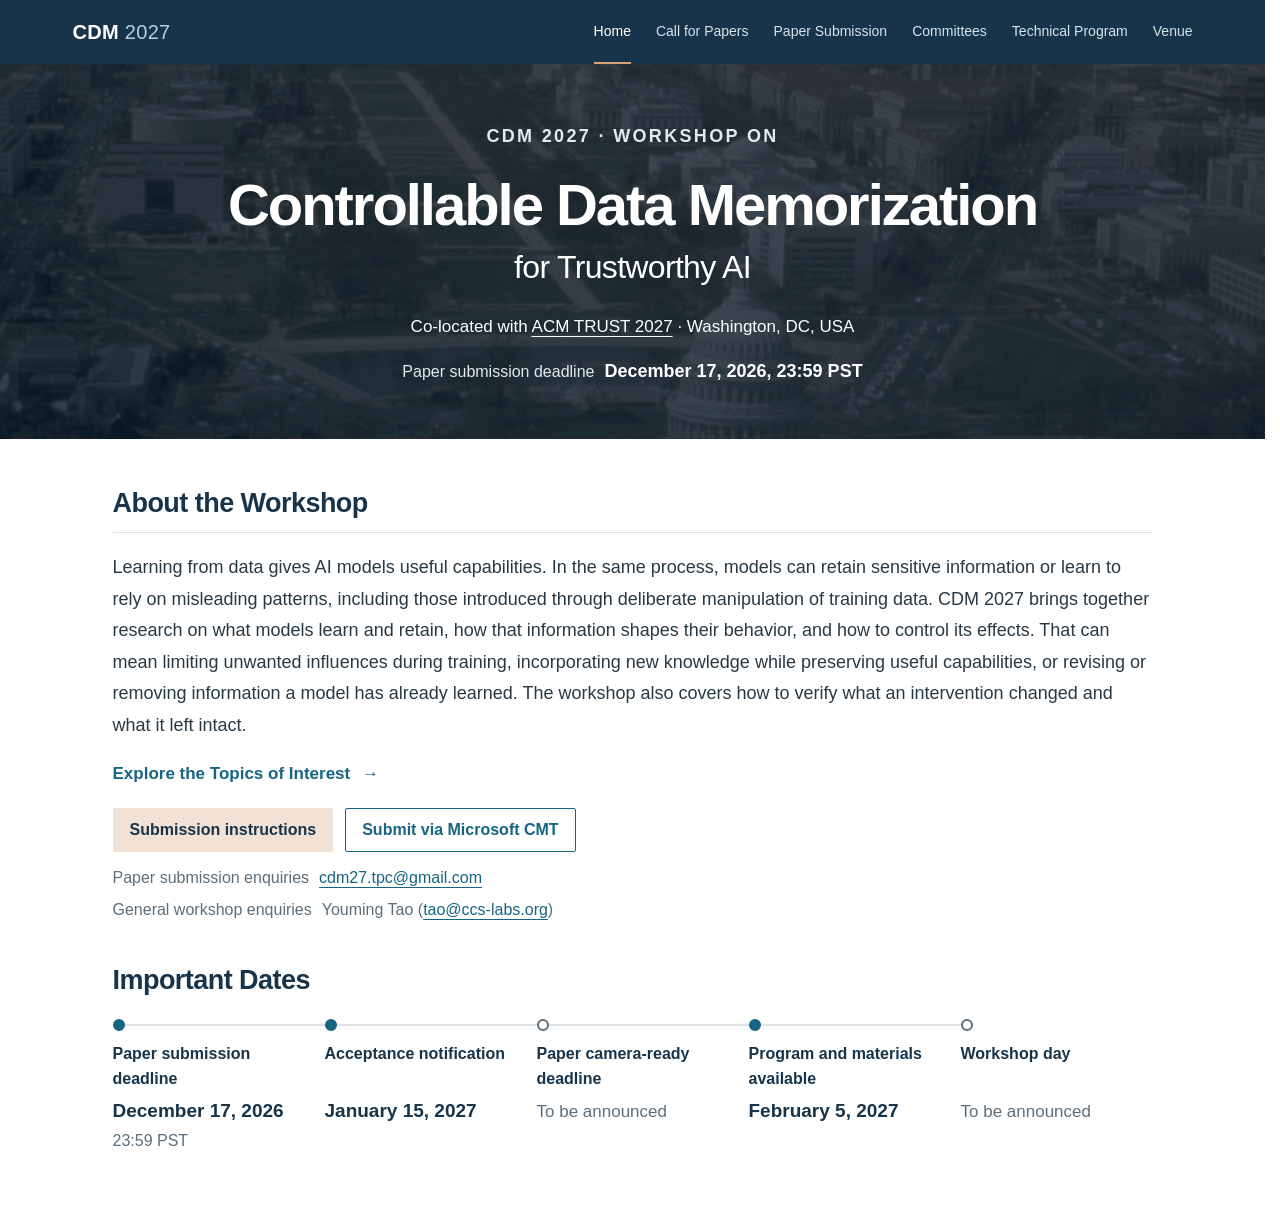
==== commit e7e8d118: "New layout" ====
--- a/index.html
+++ b/index.html
@@ -4,16 +4,16 @@
 <head>
 <meta charset="utf-8"/>
 <meta content="width=device-width, initial-scale=1" name="viewport"/>
-<meta content="CDM 2027: Controllable Data Memorization for Trustworthy AI. Mechanistic understanding, principled methods, rigorous validation, and fundamental limits." name="description"/>
+<meta content="CDM 2027 is a workshop at ACM TRUST 2027 on how models learn and retain information from data and how to control its effects." name="description"/>
 <meta content="#17344b" name="theme-color"/>
 <meta content="website" property="og:type"/>
 <meta content="CDM 2027 | Controllable Data Memorization for Trustworthy AI" property="og:title"/>
-<meta content="CDM 2027: Controllable Data Memorization for Trustworthy AI. Mechanistic understanding, principled methods, rigorous validation, and fundamental limits." property="og:description"/>
+<meta content="CDM 2027 is a workshop at ACM TRUST 2027 on how models learn and retain information from data and how to control its effects." property="og:description"/>
 <meta content="https://cdm27.github.io/" property="og:url"/>
 <title>CDM 2027 | Controllable Data Memorization for Trustworthy AI</title>
 <link href="https://cdm27.github.io/" rel="canonical"/>
 <link href="assets/favicon.svg" rel="icon" type="image/svg+xml"/>
-<link href="assets/style.css?v=cbe42d941dc9" rel="stylesheet"/>
+<link href="assets/style.css?v=e467651f06f2" rel="stylesheet"/>
 <script defer="True" src="assets/site.js?v=b43b7b5dd278"></script>
 </head>
 <body>
@@ -23,47 +23,45 @@
 <button aria-controls="primary-navigation" aria-expanded="false" aria-label="Open navigation" class="menu-toggle" type="button"><span>Menu</span><span aria-hidden="true" class="menu-icon">☰</span></button><div class="nav-links" id="primary-navigation"><a aria-current="page" href="index.html">Home</a><a href="cfp.html">Call for Papers</a><a href="submission.html">Paper Submission</a><a href="organization.html">Committees</a><a href="program.html">Technical Program</a><a href="venue.html">Venue</a></div>
 </nav></header>
 <section aria-labelledby="workshop-title" class="hero"><div class="container hero-inner">
-<div class="hero-copy">
   <p class="eyebrow">CDM 2027 · Workshop on</p>
   <h1 id="workshop-title"><span class="hero-title-main">Controllable Data Memorization</span><span class="hero-title-sub">for Trustworthy AI</span></h1>
   <p class="hero-subtitle">Co-located with <a href="https://eigtrust.acm.org/trust2027/">ACM TRUST 2027</a> · Washington, DC, USA</p>
-</div>
-<div class="hero-submission">
   <p class="hero-deadline">
     <span>Paper submission deadline</span>
     <time datetime="2026-12-17T23:59:00-08:00">December 17, 2026, 23:59 PST</time>
   </p>
-  <a class="hero-submission-link" href="submission.html">Submission instructions</a>
-</div>
 </div></section>
-<main class="container page-layout" id="main">
-<div class="main-column">
+<main class="container home-content" id="main">
 <section aria-labelledby="about-title" class="section workshop-intro">
 <h2 id="about-title">About the Workshop</h2>
-<p><strong>Controllable Data Memorization</strong> studies how information from data persists in models and shapes what they know, what they reveal, and how they behave. CDM 2027 asks how selectively we can limit, revise, or preserve those effects as models are trained and updated.</p>
-<p>That can mean limiting the exposure of sensitive information, reducing reliance on spurious training signals, or retaining useful capabilities across model updates.</p>
+<p>Learning from data gives AI models useful capabilities. In the same process, models can retain sensitive information or learn to rely on misleading patterns, including those introduced through deliberate manipulation of training data. CDM 2027 brings together research on what models learn and retain, how that information shapes their behavior, and how to control its effects. That can mean limiting unwanted influences during training, incorporating new knowledge while preserving useful capabilities, or revising or removing information a model has already learned. The workshop also covers how to verify what an intervention changed and what it left intact.</p>
+<a class="text-link" href="cfp.html#topics">Explore the Topics of Interest <span aria-hidden="true">→</span></a>
+<div class="submission-actions">
+  <a class="submission-guide" href="submission.html">Submission instructions</a>
+  <a href="https://cmt3.research.microsoft.com/TRUST2027/">Submit via Microsoft CMT</a>
+</div>
+<p class="workshop-contact">
+  <span>Paper submission enquiries</span>
+  <a href="mailto:cdm27.tpc@gmail.com">cdm27.tpc@gmail.com</a>
+</p>
+<p class="workshop-contact">
+  <span>General workshop enquiries</span>
+  <span>Youming Tao (<a href="mailto:tao@ccs-labs.org">tao@ccs-labs.org</a>)</span>
+</p>
 </section>
-<section aria-labelledby="objectives-title" class="section objectives">
-<h2 id="objectives-title">Workshop Objectives</h2>
-<ul class="objective-list">
-<li><h3>Understand What Models Retain</h3><p>Trace learned information to its sources and measure how it persists and shapes behavior.</p></li>
-<li><h3>Develop Methods for Selective Control</h3><p>Limit unwanted influences during learning, revise or remove targeted information after training, and preserve useful knowledge and capabilities through updates.</p></li>
-<li><h3>Verify Effects and Establish Limits</h3><p>Measure intended changes, retained capabilities, and unintended effects. Establish what can be guaranteed, under what conditions, and where control breaks down.</p></li>
-</ul>
-<p>The planned half-day workshop includes invited talks, contributed presentations, and poster discussions.</p>
+<section aria-labelledby="dates-title" class="section home-dates">
+  <h2 id="dates-title">Important Dates</h2>
+  <dl class="dates-timeline">
+    <div>
+      <dt>Paper submission deadline</dt>
+      <dd><time datetime="2026-12-17T23:59:00-08:00">December 17, 2026 <span class="deadline-time">23:59 PST</span></time></dd>
+    </div>
+    <div><dt>Acceptance notification</dt><dd><time datetime="2027-01-15">January 15, 2027</time></dd></div>
+    <div class="pending-date"><dt>Paper camera-ready deadline</dt><dd><span class="pending">To be announced</span></dd></div>
+    <div><dt>Program and materials available</dt><dd><time datetime="2027-02-05">February 5, 2027</time></dd></div>
+    <div class="pending-date"><dt>Workshop day</dt><dd><span class="pending">To be announced</span></dd></div>
+  </dl>
 </section>
-</div>
-<aside aria-label="Workshop information" class="sidebar">
-<section aria-labelledby="dates-title" class="sidebar-section dates-panel"><h2 id="dates-title">Important Dates</h2><dl class="dates-list"><div><dt>Paper submission deadline</dt><dd><time datetime="2026-12-17T23:59:00-08:00">December 17, 2026</time></dd></div><div><dt>Acceptance notification</dt><dd><time datetime="2027-01-15">January 15, 2027</time></dd></div><div><dt>Paper camera-ready deadline</dt><dd><span class="pending">To be announced</span></dd></div><div><dt>Program and materials</dt><dd><time datetime="2027-02-05">February 5, 2027</time></dd></div><div><dt>CDM workshop day</dt><dd><span class="pending">To be announced</span></dd></div></dl><p class="small-note">Paper submission closes at 23:59 Pacific Standard Time (PST, UTC−8).</p></section>
-<section aria-labelledby="submission-title" class="sidebar-section">
-  <h2 id="submission-title">Paper Submission</h2>
-  <p><a class="text-link" href="https://cmt3.research.microsoft.com/TRUST2027/">Submit via Microsoft CMT <span aria-hidden="true">→</span></a></p>
-  <p class="submission-contact">
-    <span>Workshop enquiries</span>
-    <a href="mailto:cdm27.tpc@gmail.com">cdm27.tpc@gmail.com</a>
-  </p>
-</section>
-</aside>
 </main>
 </body>
 </html>
--- a/assets/style.css
+++ b/assets/style.css
@@ -33,39 +33,21 @@
 .hero { position: relative; isolation: isolate; overflow: hidden; flex-shrink: 0; background: var(--navy); color: #fff; }
 /* The photograph stays intact. Overscan crops the scan borders at every width. */
 .hero::before { content: ""; position: absolute; inset: 0; z-index: -2; background: url("washington-dc.jpg?v=20261108") center 45% / cover no-repeat; transform: scale(1.12); filter: saturate(.78) contrast(1.04); }
-.hero::after { content: ""; position: absolute; inset: 0; z-index: -1; background: linear-gradient(90deg, rgba(12,30,45,.86), rgba(12,30,45,.58)); }
-.hero-inner { display: grid; row-gap: 20px; padding-block: 58px 54px; }
-.hero-copy { min-width: 0; }
+.hero::after { content: ""; position: absolute; inset: 0; z-index: -1; background: linear-gradient(180deg, rgba(12,30,45,.72), rgba(12,30,45,.79)); }
+.hero-inner { padding-block: 58px 54px; text-align: center; }
 .eyebrow { margin: 0 0 12px; color: var(--blue); font-size: 17px; font-weight: 700; letter-spacing: .15em; text-transform: uppercase; line-height: 1.65; }
 h1 { margin: 0; font-weight: 600; line-height: 1.24; color: var(--navy); letter-spacing: -.025em; }
-.hero h1 { max-width: 1080px; color: #fff; }
+.hero h1 { max-width: 1080px; margin-inline: auto; color: #fff; }
 .hero .eyebrow { color: #e0eaf0; font-size: 18px; letter-spacing: .13em; margin-bottom: 19px; }
 .hero a { color: #fff; }
 .hero a:hover { color: #f1c4a3; }
-.hero-title-main { display: block; font-size: clamp(34px, 4.4vw, 52px); font-weight: 700; line-height: 1.18; letter-spacing: -.035em; }
+.hero-title-main { display: block; font-size: clamp(34px, 5vw, 58px); font-weight: 700; line-height: 1.18; letter-spacing: -.035em; }
 .hero-title-sub { display: block; margin-top: 9px; font-size: clamp(25px, 2.8vw, 32px); font-weight: 400; }
 .hero-subtitle { margin: 24px 0 0; font-size: 17px; }
-.hero-submission { display: flex; flex-wrap: wrap; align-items: center; gap: 12px 24px; }
-.hero-deadline { margin: 0; font-size: 18px; line-height: 1.5; }
-.hero-deadline span { display: block; color: #d0dfe7; font-size: 16px; }
+.hero-deadline { display: flex; flex-wrap: wrap; justify-content: center; align-items: baseline; gap: 3px 10px; margin: 16px 0 0; font-size: 18px; line-height: 1.5; }
+.hero-deadline span { color: #e0eaf0; font-size: 16px; }
 .hero-deadline time { font-weight: 700; }
-.hero .hero-submission-link {
-  display: inline-flex;
-  align-items: center;
-  min-height: 44px;
-  padding: 9px 16px;
-  border-radius: 2px;
-  background: #f2e2d6;
-  color: var(--navy);
-  font-size: 16px;
-  font-weight: 700;
-  line-height: 1.4;
-  text-decoration: none;
-}
-.hero .hero-submission-link:hover { background: #fff; color: var(--navy); }
-.hero-submission-link:focus-visible { outline-color: #f1c4a3; }
-.page-layout { display: grid; grid-template-columns: minmax(0, 1fr) 280px; gap: 64px; align-content: start; padding-block: 46px 64px; }
-.main-column, .sidebar { min-width: 0; }
+.home-content { max-width: 1040px; padding-block: 46px 64px; }
 .section { margin-bottom: 38px; }
 .section:last-child { margin-bottom: 0; }
 h2 { margin: 0 0 19px; padding-bottom: 10px; border-bottom: 1px solid var(--line); color: var(--navy); font-size: 27px; font-weight: 600; line-height: 1.4; letter-spacing: -.02em; }
@@ -80,30 +62,57 @@
 .text-link { font-weight: 600; font-size: 17px; text-decoration: none; }
 .text-link:hover { text-decoration: underline; }
 .text-link span { margin-left: 7px; }
-.intro-links { display: flex; flex-wrap: wrap; gap: 12px 28px; margin-top: 23px; }
-.objective-list { padding: 0; margin: 0 0 23px; list-style: none; }
-.objective-list li { margin: 0 0 18px; padding: 0 0 0 17px; border-left: 2px solid var(--line); }
-.objective-list h3 { margin: 0 0 6px; font-size: 20px; }
-.objective-list p { font-size: 18px; line-height: 1.7; }
-.sidebar { font-size: 17px; }
-.sidebar-section { margin-bottom: 30px; }
-.sidebar-section + .sidebar-section { border-top: 1px solid var(--line); padding-top: 25px; }
-.sidebar h2 { font-size: 22px; margin-bottom: 15px; }
-.sidebar p { margin-bottom: 12px; }
-.sidebar .submission-contact { margin: 16px 0 0; }
-.submission-contact span { display: block; color: var(--muted); }
-.dates-panel { background: var(--wash); border-top: 3px solid var(--blue); padding: 21px; }
-.dates-panel h2 { border: 0; padding-bottom: 0; }
-.dates-list { margin: 0; }
-.dates-list > div { padding-block: 10px; border-bottom: 1px solid var(--line); }
-.dates-list > div:first-child { padding-top: 0; }
-.dates-list > div:last-child { border: 0; padding-bottom: 0; }
-.dates-list dt { color: var(--muted); font-size: 17px; }
-.dates-list dd { margin: 2px 0 0; color: var(--navy); font-weight: 600; font-size: 19px; }
-.dates-list > div:first-child dd { color: var(--blue); font-size: 20px; }
+.submission-actions { display: flex; flex-wrap: wrap; gap: 10px 12px; margin: 18px 0 12px; }
+.submission-actions a {
+  display: inline-flex;
+  align-items: center;
+  justify-content: center;
+  min-height: 44px;
+  padding: 9px 16px;
+  border: 1px solid var(--blue);
+  border-radius: 2px;
+  color: var(--blue);
+  font-size: 16px;
+  font-weight: 700;
+  line-height: 1.4;
+  text-align: center;
+  text-decoration: none;
+}
+.submission-actions .submission-guide { background: #f2e2d6; border-color: #f2e2d6; color: var(--navy); }
+.submission-actions a:hover { background: var(--wash); border-color: var(--blue); }
+.workshop-contact { display: flex; flex-wrap: wrap; gap: 2px 10px; align-items: baseline; margin: 0; color: var(--muted); font-size: 16px; }
+.workshop-contact + .workshop-contact { margin-top: 4px; }
+.home-dates h2 { border-bottom: 0; padding-bottom: 0; }
+.dates-timeline { margin: 0; }
+.dates-timeline > div { position: relative; padding: 0 0 18px 26px; }
+.dates-timeline > div:last-child { padding-bottom: 0; }
+.dates-timeline > div::before {
+  content: "";
+  position: absolute;
+  z-index: 1;
+  inset-block-start: 7px;
+  inset-inline-start: 0;
+  box-sizing: border-box;
+  width: 12px;
+  height: 12px;
+  border: 2px solid var(--blue);
+  border-radius: 50%;
+  background: var(--blue);
+}
+.dates-timeline > .pending-date::before { border-color: var(--muted); background: var(--paper); }
+.dates-timeline > div:not(:last-child)::after {
+  content: "";
+  position: absolute;
+  inset-block: 13px -13px;
+  inset-inline-start: 5px;
+  width: 2px;
+  background: var(--line);
+}
+.dates-timeline dt { color: var(--navy); font-size: 16px; font-weight: 600; line-height: 1.6; }
+.dates-timeline dd { margin: 2px 0 0; color: var(--navy); font-weight: 600; font-size: 19px; }
+.deadline-time { display: block; color: var(--muted); font-size: 16px; font-weight: 400; }
 .pending { color: var(--muted); font-size: 17px; font-weight: 400; }
 .small-note { color: var(--muted); font-size: 17px; line-height: 1.75; }
-.dates-panel .small-note { margin-top: 17px; margin-bottom: 0; }
 .muted { color: var(--muted); font-size: 17px; }
 .page-banner { flex-shrink: 0; background: var(--wash); border-bottom: 1px solid var(--line); padding-block: 34px 36px; }
 .page-banner .eyebrow { margin-bottom: 7px; }
@@ -133,25 +142,21 @@
 .info-table tbody tr:nth-child(odd) { background: var(--wash); }
 .dates-table td { width: 39%; color: var(--blue); font-weight: 600; }
 blockquote { margin: 14px 0; padding: 19px 23px; border-left: 3px solid var(--blue); background: var(--wash); }
-.submission-overview { display: grid; grid-template-columns: minmax(0, 1fr) 310px; gap: 55px; }
-.submission-status { padding: 25px 28px; background: var(--wash); border-top: 3px solid var(--blue); }
-.submission-status h2 { border: 0; margin-bottom: 12px; padding: 0; }
-.status-label { display: block; margin-bottom: 10px; color: #765035; font-size: 17px; font-weight: 700; letter-spacing: .09em; text-transform: uppercase; }
-.submission-dates h2 { font-size: 21px; }
-.submission-dates dl { margin: 0 0 12px; }
-.submission-dates dl > div { margin-bottom: 12px; }
-.submission-dates dt { color: var(--muted); font-size: 17px; }
-.submission-dates dd { margin: 0; color: var(--navy); font-weight: 600; font-size: 17px; }
-.submission-dates .small-note { margin-bottom: 12px; }
+.submission-status { display: flex; flex-wrap: wrap; align-items: center; justify-content: space-between; gap: 12px 24px; margin-bottom: 20px; padding: 16px 18px; background: var(--wash); border-left: 3px solid var(--blue); }
+.submission-status p, .submission-status .submission-actions { margin: 0; }
+.submission-status time { color: var(--navy); font-weight: 700; }
+.submission-status time span { display: inline-block; }
+.status-label { display: block; color: var(--muted); font-size: 16px; }
+.submission-steps { margin: 0 0 16px; padding-inline-start: 24px; }
 .notice { padding: 19px 22px; background: var(--wash); border-left: 3px solid var(--accent); font-size: 18px; margin-top: 23px; }
 .notice h3 { margin: 0 0 8px; font-size: 17px; }
-/* Text-only committee lists: one person and affiliation per line. */
+/* Committee names and affiliations share a responsive grid. */
 .heading-note { color: var(--muted); font-size: 14px; font-weight: 400; letter-spacing: 0; white-space: nowrap; }
-.people-list { list-style: none; margin: 0; padding: 0; }
-.people-list li { margin: 0; padding: 6px 0; font-size: 18px; line-height: 1.65; }
-.person-name { color: var(--navy); font-weight: 600; text-decoration: none; }
+.people-list { display: grid; grid-template-columns: repeat(3, minmax(0, 1fr)); gap: 12px 24px; list-style: none; margin: 0; padding: 0; }
+.people-list li { min-width: 0; margin: 0; padding: 8px 0 16px; border-bottom: 1px solid var(--line); line-height: 1.5; }
+.person-name { display: block; width: fit-content; max-width: 100%; color: var(--navy); font-size: 19px; font-weight: 700; text-decoration: none; overflow-wrap: anywhere; }
 a.person-name:hover { color: var(--blue); text-decoration: underline; }
-.affiliation { color: var(--muted); font-size: inherit; font-weight: 400; }
+.affiliation { display: block; margin-top: 4px; color: var(--muted); font-size: 16px; font-style: italic; overflow-wrap: anywhere; }
 .contact-band { display: flex; align-items: center; justify-content: space-between; gap: 25px; background: var(--wash); border-left: 3px solid var(--blue); padding: 23px 27px; }
 .contact-band h2 { border: 0; padding: 0; margin-bottom: 5px; font-size: 21px; }
 .contact-band p { font-size: 18px; }
@@ -171,13 +176,11 @@
 .skip-link:focus { top: 10px; }
 .sr-only { position: absolute; width: 1px; height: 1px; padding: 0; margin: -1px; overflow: hidden; clip-path: inset(50%); white-space: nowrap; border: 0; }
 @media screen and (min-width: 1120px) {
-  .hero-inner { grid-template-columns: minmax(0, 1fr) 280px; column-gap: 64px; align-items: center; }
-  .hero-submission {
-    flex-direction: column;
-    align-items: flex-start;
-    padding-inline-start: 16px;
-    border-inline-start: 1px solid rgba(255, 255, 255, .32);
-  }
+  .dates-timeline { display: grid; grid-template-columns: repeat(5, minmax(0, 1fr)); gap: 20px; }
+  .dates-timeline > div { padding: 22px 0 0; }
+  .dates-timeline > div::before { inset-block-start: 0; }
+  .dates-timeline > div:not(:last-child)::after { inset-block: 5px auto; inset-inline-start: 6px; width: calc(100% + 20px); height: 2px; }
+  .dates-timeline dt { min-block-size: 3.2em; }
 }
 @media (max-width: 1020px) {
   .navigation { flex-wrap: wrap; }
@@ -188,11 +191,10 @@
   .js .menu-toggle { display: inline-flex; }
   .js .nav-links { display: none; position: absolute; inset: 100% 0 auto; max-height: calc(100vh - var(--header-height) - 8px); max-height: calc(100dvh - var(--header-height) - 8px); overflow-y: auto; background: var(--navy); padding: 8px 18px 16px; border-top: 1px solid #36536b; box-shadow: 0 7px 12px rgba(12,30,45,.15); }
   .js .site-header.menu-open .nav-links { display: flex; }
-  .page-layout { gap: 38px; grid-template-columns: minmax(0, 1fr) 260px; }
-  .submission-overview { gap: 35px; grid-template-columns: minmax(0, 1fr) 280px; }
 }
 @media (max-width: 880px) {
   .content-layout { grid-template-columns: minmax(0, 1fr); gap: 24px; }
+  .people-list { grid-template-columns: repeat(2, minmax(0, 1fr)); }
   .page-toc { top: calc(var(--header-height) + 12px); z-index: 50; border: 1px solid var(--line); border-radius: 2px; background: var(--paper); box-shadow: 0 3px 10px rgba(23,52,75,.06); max-height: calc(100dvh - var(--header-height) - 24px); }
   .page-toc summary { margin: 0; padding: 13px 17px; pointer-events: auto; cursor: pointer; color: var(--navy); font-size: 12px; }
   .page-toc summary::after { content: "+"; float: right; font-size: 16px; line-height: 1.1; }
@@ -204,16 +206,11 @@
   .hero-inner { padding-block: 40px; }
   .hero-title-main { font-size: 38px; }
   .hero-subtitle { font-size: 17px; }
-  .page-layout { grid-template-columns: 1fr; gap: 32px; padding-block: 32px 44px; }
-  .sidebar { display: grid; grid-template-columns: 1fr 1fr; gap: 27px; border-top: 1px solid var(--line); padding-top: 28px; }
-  .sidebar-section { margin: 0; }
-  .sidebar-section + .sidebar-section { padding: 0; border: 0; }
+  .home-content { padding-block: 32px 44px; }
   .page-banner { padding-block: 26px; }
   .page-banner h1 { font-size: 32px; }
   .content-page { padding-block: 28px 44px; }
-  .submission-overview, .venue-overview { grid-template-columns: 1fr; gap: 26px; }
-  .submission-dates dl { display: grid; grid-template-columns: 1fr 1fr; gap: 13px 24px; }
-  .submission-dates dl > div { margin-bottom: 0; }
+  .venue-overview { grid-template-columns: 1fr; gap: 26px; }
   .attendance-grid { gap: 30px; }
   .attendance-grid h2 { font-size: 21px; }
   .contact-band { flex-direction: column; align-items: flex-start; gap: 13px; }
@@ -227,8 +224,8 @@
   .hero-title-sub { font-size: 26px; }
   .hero .eyebrow { font-size: 18px; }
   .hero-subtitle { margin-top: 19px; font-size: 17px; }
-  .hero-submission { flex-direction: column; align-items: flex-start; }
-  .hero::after { background: linear-gradient(90deg, rgba(12,30,45,.86), rgba(12,30,45,.69)); }
+  .hero-deadline { flex-direction: column; align-items: center; }
+  .submission-actions { flex-direction: column; }
   h2 { font-size: 25px; }
   .lead { font-size: 18px; }
   .section { margin-bottom: 30px; }
@@ -236,13 +233,11 @@
   .page-banner p:last-child { font-size: 17px; }
 
 
-  .sidebar { display: block; }
-  .sidebar-section + .sidebar-section { margin-top: 26px; padding-top: 23px; border-top: 1px solid var(--line); }
+  .people-list { grid-template-columns: minmax(0, 1fr); }
   .info-table th, .info-table td { padding: 12px 10px; font-size: 18px; }
   .dates-table td { width: 44%; }
   .dates-table .pending { font-size: 17px; }
-  .submission-status { padding: 22px; }
-  .submission-dates dl { grid-template-columns: 1fr; }
+  .submission-status { padding-inline: 14px; }
   .attendance-grid { grid-template-columns: 1fr; gap: 27px; }
   .contact-band { padding: 21px 23px; }
   .announcement { padding: 25px 23px; }
@@ -255,17 +250,15 @@
   .site-header, .skip-link, .page-toc { display: none; }
   .container { width: 100%; }
   .hero::before, .hero::after { display: none; }
-  .hero, .page-banner, .dates-panel, .announcement { background: #fff; color: var(--ink); }
+  .hero, .page-banner, .announcement { background: #fff; color: var(--ink); }
   .hero h1, .hero .eyebrow, .hero a, .hero-deadline span { color: var(--navy); }
-  .hero .hero-submission-link { min-height: 0; padding: 0; background: transparent; text-decoration: underline; }
   .hero-inner, .page-banner { padding-block: 16px; }
   .hero-title-main { font-size: 30px; }
   .hero-title-sub { font-size: 23px; }
-  .page-layout, .content-layout, .submission-overview, .venue-overview { display: block; padding-block: 20px; }
-  .sidebar { display: block; border-top: 1px solid var(--line); padding-top: 20px; }
-  .sidebar-section { margin-top: 20px; }
-  .people-list li, .topics-list li, tr { break-inside: avoid; }
-  .submission-dates { margin-top: 20px; }
+  .home-content, .content-layout, .venue-overview { display: block; padding-block: 20px; }
+  .submission-actions a, .submission-actions .submission-guide { min-height: 0; padding: 0; border: 0; background: transparent; color: inherit; text-decoration: underline; }
+  .dates-timeline > div, .people-list li, .topics-list li, tr { break-inside: avoid; }
+  .submission-status { background: #fff; break-inside: avoid; }
   body { font-size: 10pt; }
   a { color: inherit; }
 }
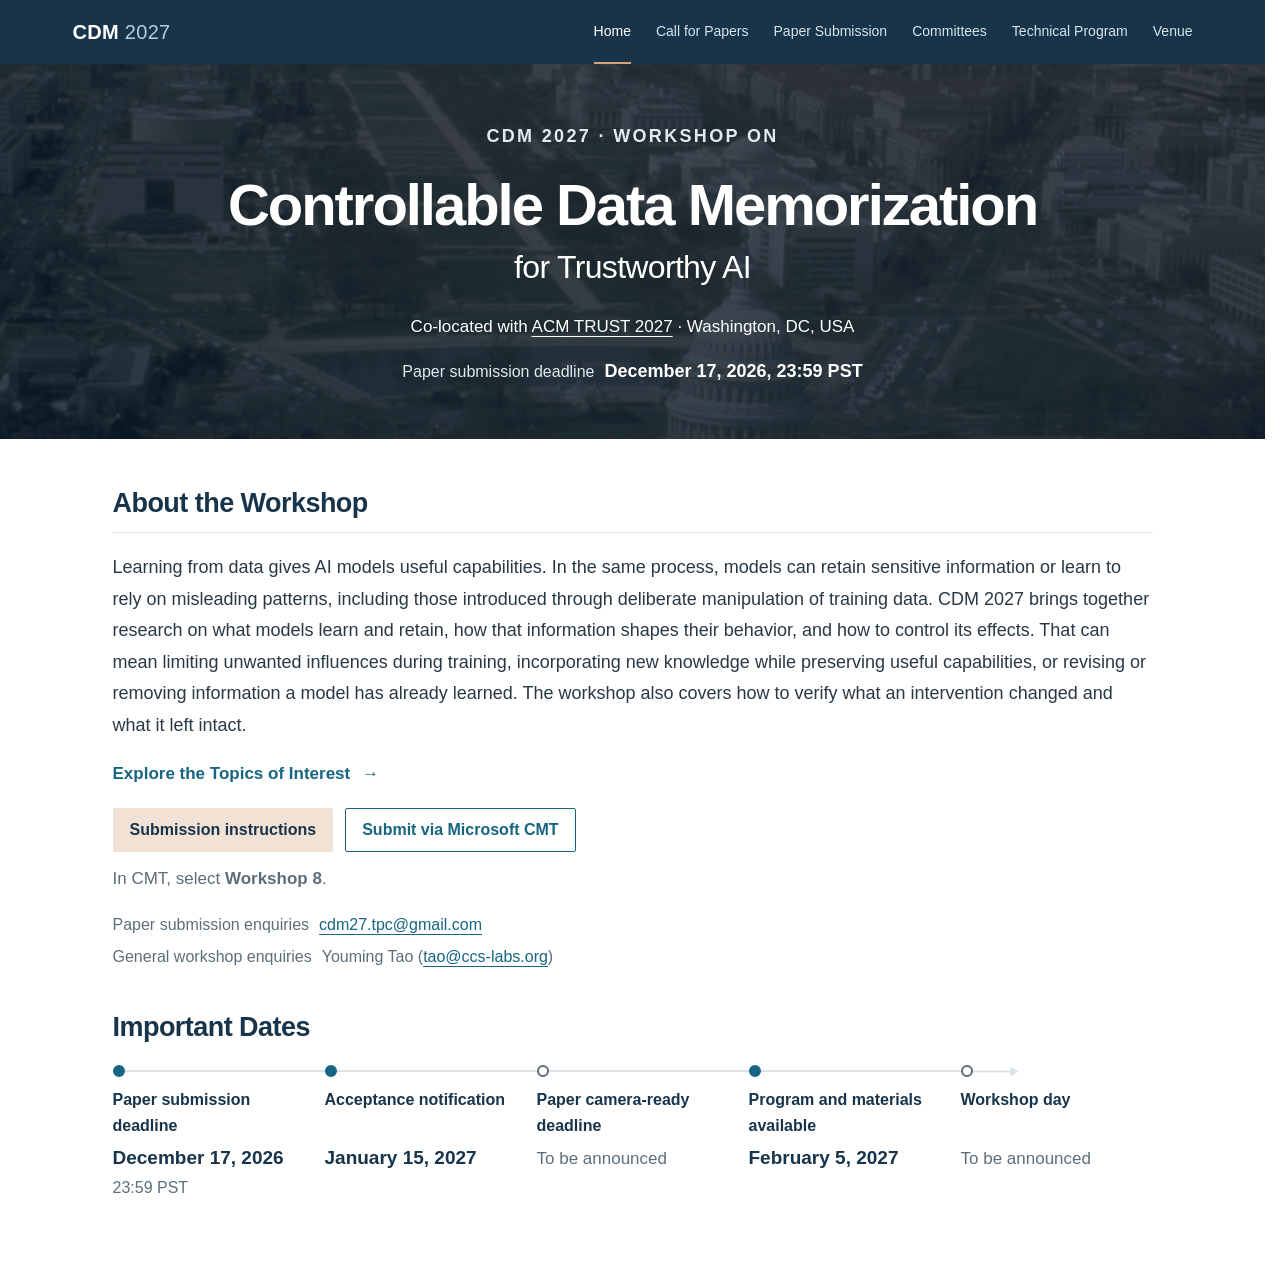
==== commit 975a8cec: "new content" ====
--- a/index.html
+++ b/index.html
@@ -13,8 +13,8 @@
 <title>CDM 2027 | Controllable Data Memorization for Trustworthy AI</title>
 <link href="https://cdm27.github.io/" rel="canonical"/>
 <link href="assets/favicon.svg" rel="icon" type="image/svg+xml"/>
-<link href="assets/style.css?v=e467651f06f2" rel="stylesheet"/>
-<script defer="True" src="assets/site.js?v=b43b7b5dd278"></script>
+<link href="assets/style.css?v=eb34aafc82ca" rel="stylesheet"/>
+<script defer="True" src="assets/site.js?v=4deeda9ff2f8"></script>
 </head>
 <body>
 <a class="skip-link" href="#main">Skip to content</a>
@@ -40,6 +40,7 @@
   <a class="submission-guide" href="submission.html">Submission instructions</a>
   <a href="https://cmt3.research.microsoft.com/TRUST2027/">Submit via Microsoft CMT</a>
 </div>
+<p class="small-note">In CMT, select <strong>Workshop 8</strong>.</p>
 <p class="workshop-contact">
   <span>Paper submission enquiries</span>
   <a href="mailto:cdm27.tpc@gmail.com">cdm27.tpc@gmail.com</a>
--- a/assets/style.css
+++ b/assets/style.css
@@ -108,6 +108,16 @@
   width: 2px;
   background: var(--line);
 }
+.dates-timeline > div:last-child::after {
+  content: "";
+  position: absolute;
+  inset-block-start: 13px;
+  inset-inline-start: 1px;
+  width: 10px;
+  height: 30px;
+  background: var(--line);
+  clip-path: polygon(40% 0, 60% 0, 60% 75%, 100% 75%, 50% 100%, 0 75%, 40% 75%);
+}
 .dates-timeline dt { color: var(--navy); font-size: 16px; font-weight: 600; line-height: 1.6; }
 .dates-timeline dd { margin: 2px 0 0; color: var(--navy); font-weight: 600; font-size: 19px; }
 .deadline-time { display: block; color: var(--muted); font-size: 16px; font-weight: 400; }
@@ -180,6 +190,13 @@
   .dates-timeline > div { padding: 22px 0 0; }
   .dates-timeline > div::before { inset-block-start: 0; }
   .dates-timeline > div:not(:last-child)::after { inset-block: 5px auto; inset-inline-start: 6px; width: calc(100% + 20px); height: 2px; }
+  .dates-timeline > div:last-child::after {
+    inset-block-start: 1px;
+    inset-inline-start: 6px;
+    width: 52px;
+    height: 10px;
+    clip-path: polygon(0 40%, 84% 40%, 84% 0, 100% 50%, 84% 100%, 84% 60%, 0 60%);
+  }
   .dates-timeline dt { min-block-size: 3.2em; }
 }
 @media (max-width: 1020px) {
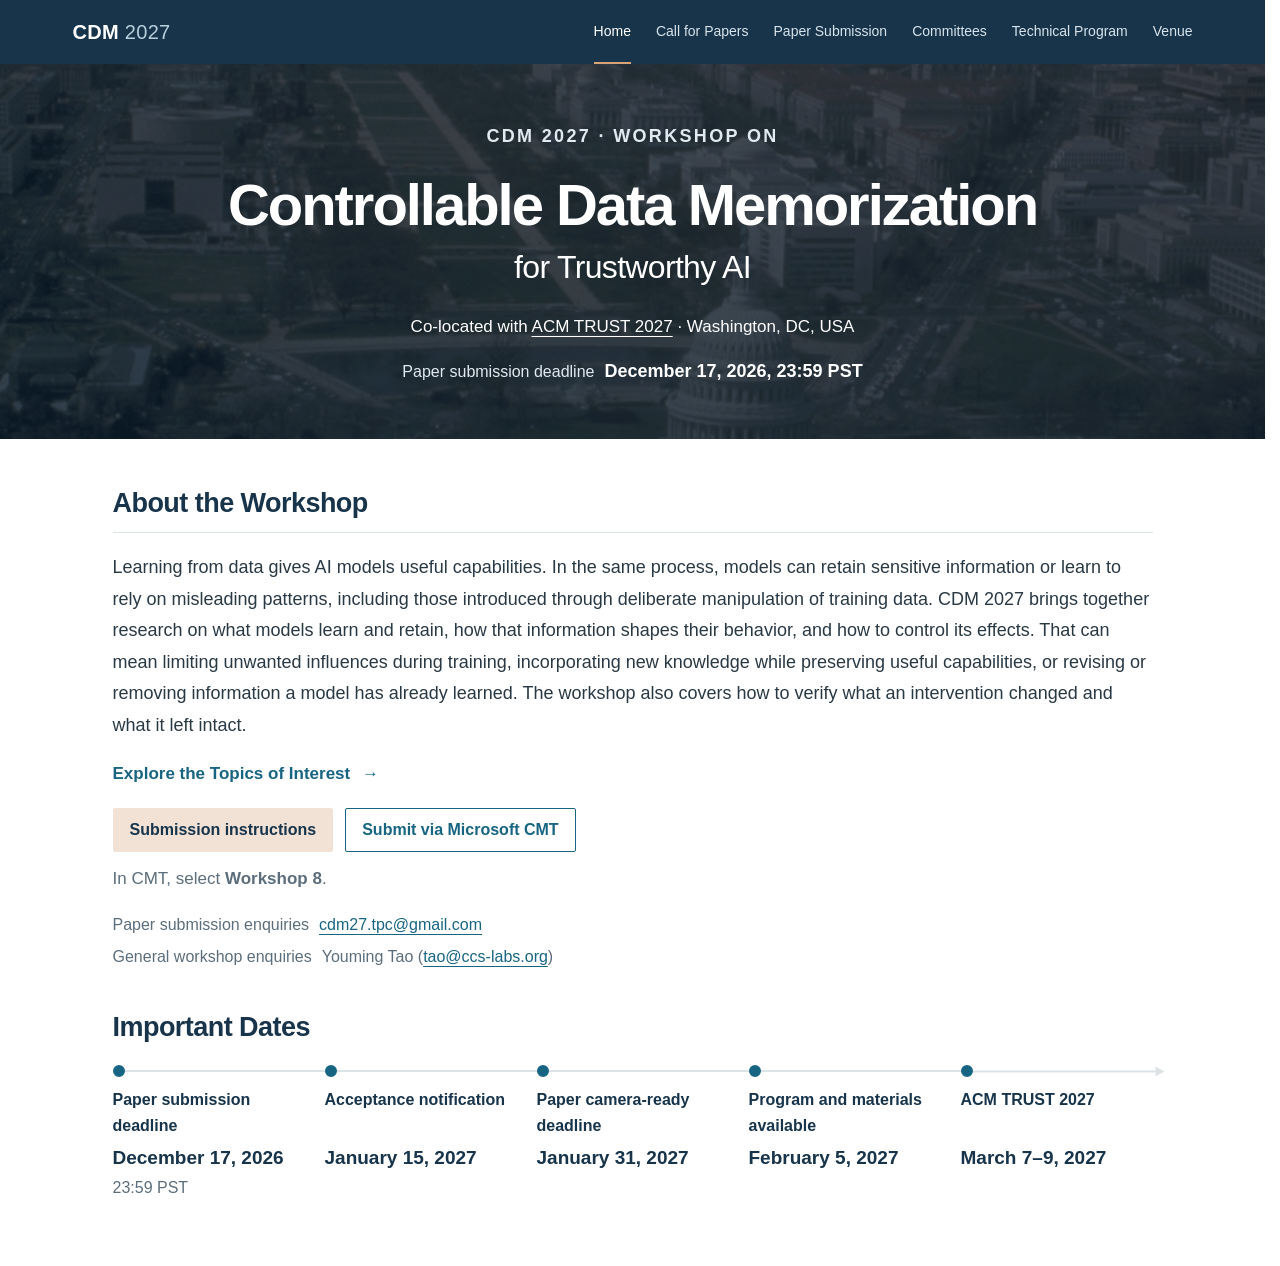
==== commit 137ec819: "revised content" ====
--- a/index.html
+++ b/index.html
@@ -13,7 +13,7 @@
 <title>CDM 2027 | Controllable Data Memorization for Trustworthy AI</title>
 <link href="https://cdm27.github.io/" rel="canonical"/>
 <link href="assets/favicon.svg" rel="icon" type="image/svg+xml"/>
-<link href="assets/style.css?v=eb34aafc82ca" rel="stylesheet"/>
+<link href="assets/style.css?v=f814e3cf049d" rel="stylesheet"/>
 <script defer="True" src="assets/site.js?v=4deeda9ff2f8"></script>
 </head>
 <body>
@@ -58,9 +58,9 @@
       <dd><time datetime="2026-12-17T23:59:00-08:00">December 17, 2026 <span class="deadline-time">23:59 PST</span></time></dd>
     </div>
     <div><dt>Acceptance notification</dt><dd><time datetime="2027-01-15">January 15, 2027</time></dd></div>
-    <div class="pending-date"><dt>Paper camera-ready deadline</dt><dd><span class="pending">To be announced</span></dd></div>
+    <div><dt>Paper camera-ready deadline</dt><dd><time datetime="2027-01-31">January 31, 2027</time></dd></div>
     <div><dt>Program and materials available</dt><dd><time datetime="2027-02-05">February 5, 2027</time></dd></div>
-    <div class="pending-date"><dt>Workshop day</dt><dd><span class="pending">To be announced</span></dd></div>
+    <div><dt>ACM TRUST 2027</dt><dd><time datetime="2027-03-07">March 7</time>–<time datetime="2027-03-09">9, 2027</time></dd></div>
   </dl>
 </section>
 </main>
--- a/assets/style.css
+++ b/assets/style.css
@@ -192,10 +192,10 @@
   .dates-timeline > div:not(:last-child)::after { inset-block: 5px auto; inset-inline-start: 6px; width: calc(100% + 20px); height: 2px; }
   .dates-timeline > div:last-child::after {
     inset-block-start: 1px;
-    inset-inline-start: 6px;
-    width: 52px;
+    inset-inline: 6px -12px;
+    width: auto;
     height: 10px;
-    clip-path: polygon(0 40%, 84% 40%, 84% 0, 100% 50%, 84% 100%, 84% 60%, 0 60%);
+    clip-path: polygon(0 40%, calc(100% - 9px) 40%, calc(100% - 9px) 0, 100% 50%, calc(100% - 9px) 100%, calc(100% - 9px) 60%, 0 60%);
   }
   .dates-timeline dt { min-block-size: 3.2em; }
 }
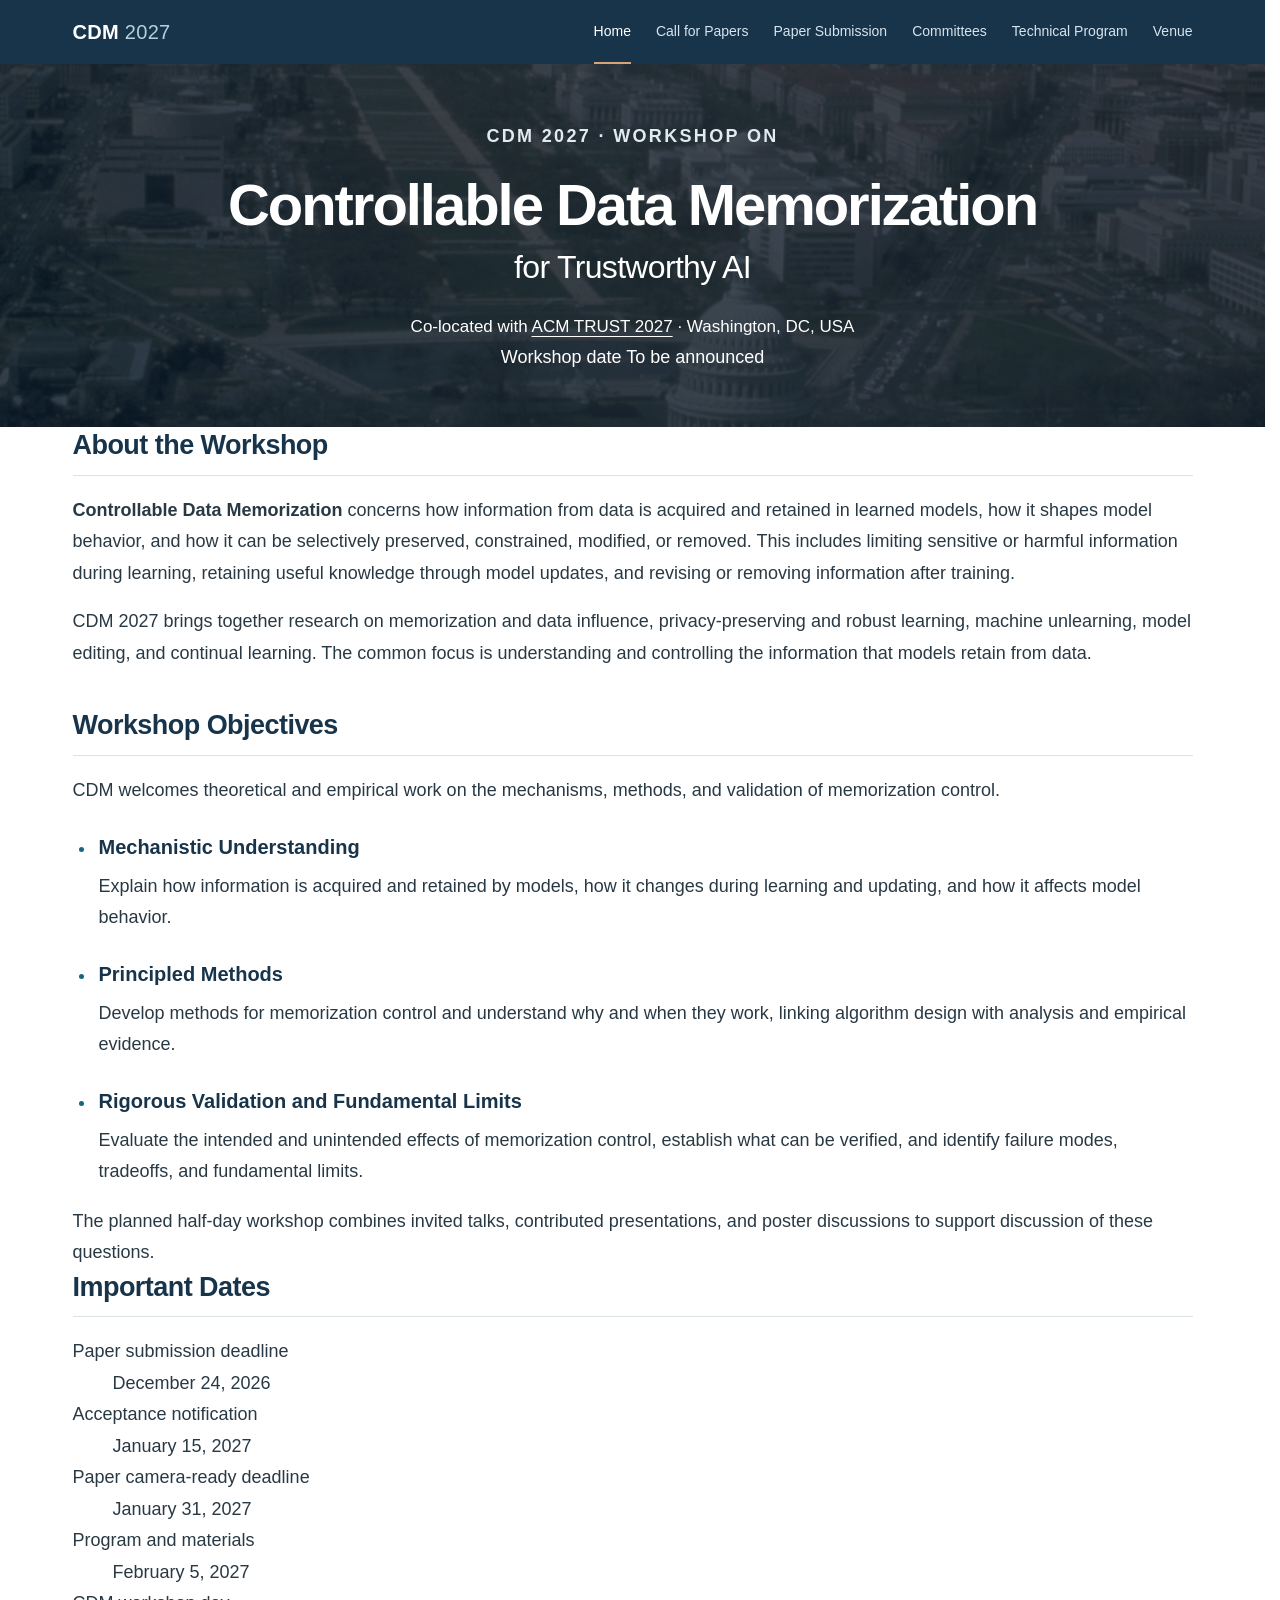
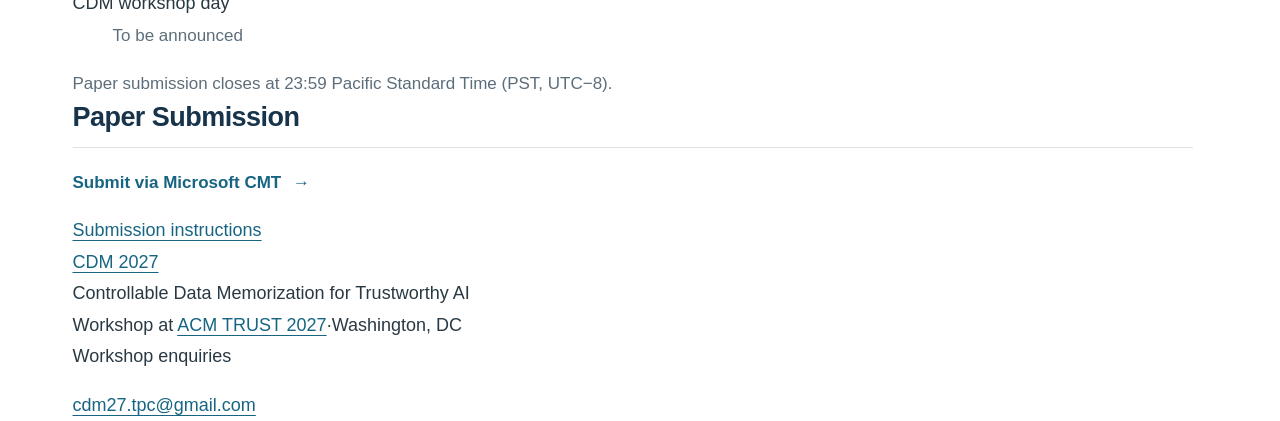
==== commit 24b9b5ec: "change timeline" ====
--- a/index.html
+++ b/index.html
@@ -4,17 +4,17 @@
 <head>
 <meta charset="utf-8"/>
 <meta content="width=device-width, initial-scale=1" name="viewport"/>
-<meta content="CDM 2027 is a workshop at ACM TRUST 2027 on how models learn and retain information from data and how to control its effects." name="description"/>
+<meta content="CDM 2027: Controllable Data Memorization for Trustworthy AI. Mechanistic understanding, principled methods, rigorous validation, and fundamental limits." name="description"/>
 <meta content="#17344b" name="theme-color"/>
 <meta content="website" property="og:type"/>
 <meta content="CDM 2027 | Controllable Data Memorization for Trustworthy AI" property="og:title"/>
-<meta content="CDM 2027 is a workshop at ACM TRUST 2027 on how models learn and retain information from data and how to control its effects." property="og:description"/>
+<meta content="CDM 2027: Controllable Data Memorization for Trustworthy AI. Mechanistic understanding, principled methods, rigorous validation, and fundamental limits." property="og:description"/>
 <meta content="https://cdm27.github.io/" property="og:url"/>
 <title>CDM 2027 | Controllable Data Memorization for Trustworthy AI</title>
 <link href="https://cdm27.github.io/" rel="canonical"/>
 <link href="assets/favicon.svg" rel="icon" type="image/svg+xml"/>
-<link href="assets/style.css?v=f814e3cf049d" rel="stylesheet"/>
-<script defer="True" src="assets/site.js?v=4deeda9ff2f8"></script>
+<link href="assets/style.css?v=e73c64de600d" rel="stylesheet"/>
+<script defer="True" src="assets/site.js?v=b43b7b5dd278"></script>
 </head>
 <body>
 <a class="skip-link" href="#main">Skip to content</a>
@@ -23,46 +23,42 @@
 <button aria-controls="primary-navigation" aria-expanded="false" aria-label="Open navigation" class="menu-toggle" type="button"><span>Menu</span><span aria-hidden="true" class="menu-icon">☰</span></button><div class="nav-links" id="primary-navigation"><a aria-current="page" href="index.html">Home</a><a href="cfp.html">Call for Papers</a><a href="submission.html">Paper Submission</a><a href="organization.html">Committees</a><a href="program.html">Technical Program</a><a href="venue.html">Venue</a></div>
 </nav></header>
 <section aria-labelledby="workshop-title" class="hero"><div class="container hero-inner">
-  <p class="eyebrow">CDM 2027 · Workshop on</p>
-  <h1 id="workshop-title"><span class="hero-title-main">Controllable Data Memorization</span><span class="hero-title-sub">for Trustworthy AI</span></h1>
-  <p class="hero-subtitle">Co-located with <a href="https://eigtrust.acm.org/trust2027/">ACM TRUST 2027</a> · Washington, DC, USA</p>
-  <p class="hero-deadline">
-    <span>Paper submission deadline</span>
-    <time datetime="2026-12-17T23:59:00-08:00">December 17, 2026, 23:59 PST</time>
-  </p>
+<p class="eyebrow">CDM 2027 · Workshop on</p>
+<h1 id="workshop-title"><span class="hero-title-main">Controllable Data Memorization</span><span class="hero-title-sub">for Trustworthy AI</span></h1>
+<p class="hero-subtitle">Co-located with <a href="https://eigtrust.acm.org/trust2027/">ACM TRUST 2027</a> · Washington, DC, USA</p>
+<div class="hero-meta"><p><span>Workshop date</span> To be announced</p></div>
 </div></section>
-<main class="container home-content" id="main">
+<main class="container page-layout" id="main">
+<div class="main-column">
 <section aria-labelledby="about-title" class="section workshop-intro">
 <h2 id="about-title">About the Workshop</h2>
-<p>Learning from data gives AI models useful capabilities. In the same process, models can retain sensitive information or learn to rely on misleading patterns, including those introduced through deliberate manipulation of training data. CDM 2027 brings together research on what models learn and retain, how that information shapes their behavior, and how to control its effects. That can mean limiting unwanted influences during training, incorporating new knowledge while preserving useful capabilities, or revising or removing information a model has already learned. The workshop also covers how to verify what an intervention changed and what it left intact.</p>
-<a class="text-link" href="cfp.html#topics">Explore the Topics of Interest <span aria-hidden="true">→</span></a>
-<div class="submission-actions">
-  <a class="submission-guide" href="submission.html">Submission instructions</a>
-  <a href="https://cmt3.research.microsoft.com/TRUST2027/">Submit via Microsoft CMT</a>
+<p><strong>Controllable Data Memorization</strong> concerns how information from data is acquired and retained in learned models, how it shapes model behavior, and how it can be selectively preserved, constrained, modified, or removed. This includes limiting sensitive or harmful information during learning, retaining useful knowledge through model updates, and revising or removing information after training.</p>
+<p>CDM 2027 brings together research on memorization and data influence, privacy-preserving and robust learning, machine unlearning, model editing, and continual learning. The common focus is understanding and controlling the information that models retain from data.</p>
+</section>
+<section aria-labelledby="objectives-title" class="section objectives">
+<h2 id="objectives-title">Workshop Objectives</h2>
+<p>CDM welcomes theoretical and empirical work on the mechanisms, methods, and validation of memorization control.</p>
+<ul class="objective-list">
+<li><h3>Mechanistic Understanding</h3><p>Explain how information is acquired and retained by models, how it changes during learning and updating, and how it affects model behavior.</p></li>
+<li><h3>Principled Methods</h3><p>Develop methods for memorization control and understand why and when they work, linking algorithm design with analysis and empirical evidence.</p></li>
+<li><h3>Rigorous Validation and Fundamental Limits</h3><p>Evaluate the intended and unintended effects of memorization control, establish what can be verified, and identify failure modes, tradeoffs, and fundamental limits.</p></li>
+</ul>
+<p>The planned half-day workshop combines invited talks, contributed presentations, and poster discussions to support discussion of these questions.</p>
+</section>
 </div>
-<p class="small-note">In CMT, select <strong>Workshop 8</strong>.</p>
-<p class="workshop-contact">
-  <span>Paper submission enquiries</span>
-  <a href="mailto:cdm27.tpc@gmail.com">cdm27.tpc@gmail.com</a>
-</p>
-<p class="workshop-contact">
-  <span>General workshop enquiries</span>
-  <span>Youming Tao (<a href="mailto:tao@ccs-labs.org">tao@ccs-labs.org</a>)</span>
-</p>
-</section>
-<section aria-labelledby="dates-title" class="section home-dates">
-  <h2 id="dates-title">Important Dates</h2>
-  <dl class="dates-timeline">
-    <div>
-      <dt>Paper submission deadline</dt>
-      <dd><time datetime="2026-12-17T23:59:00-08:00">December 17, 2026 <span class="deadline-time">23:59 PST</span></time></dd>
+<aside aria-label="Workshop information" class="sidebar">
+<section aria-labelledby="dates-title" class="sidebar-section dates-panel"><h2 id="dates-title">Important Dates</h2><dl class="dates-list"><div><dt>Paper submission deadline</dt><dd><time datetime="2026-12-24T23:59:00-08:00">December 24, 2026</time></dd></div><div><dt>Acceptance notification</dt><dd><time datetime="2027-01-15">January 15, 2027</time></dd></div><div><dt>Paper camera-ready deadline</dt><dd><time datetime="2027-01-31">January 31, 2027</time></dd></div><div><dt>Program and materials</dt><dd><time datetime="2027-02-05">February 5, 2027</time></dd></div><div><dt>CDM workshop day</dt><dd><span class="pending">To be announced</span></dd></div></dl><p class="small-note">Paper submission closes at 23:59 Pacific Standard Time (PST, UTC−8).</p></section>
+<section aria-labelledby="submission-title" class="sidebar-section"><h2 id="submission-title">Paper Submission</h2><p><a class="text-link" href="https://cmt3.research.microsoft.com/TRUST2027/">Submit via Microsoft CMT <span aria-hidden="true">→</span></a></p><p><a href="submission.html">Submission instructions</a></p></section>
+</aside>
+</main>
+<footer class="site-footer">
+  <div class="container footer-inner">
+    <div class="footer-identity">
+      <div class="footer-heading"><a class="footer-name" href="index.html">CDM 2027</a><p class="footer-description">Controllable Data Memorization for Trustworthy AI</p></div>
+      <p class="footer-meta">Workshop at <a href="https://eigtrust.acm.org/trust2027/">ACM TRUST 2027</a><span aria-hidden="true" class="footer-separator">&middot;</span>Washington, DC</p>
     </div>
-    <div><dt>Acceptance notification</dt><dd><time datetime="2027-01-15">January 15, 2027</time></dd></div>
-    <div><dt>Paper camera-ready deadline</dt><dd><time datetime="2027-01-31">January 31, 2027</time></dd></div>
-    <div><dt>Program and materials available</dt><dd><time datetime="2027-02-05">February 5, 2027</time></dd></div>
-    <div><dt>ACM TRUST 2027</dt><dd><time datetime="2027-03-07">March 7</time>–<time datetime="2027-03-09">9, 2027</time></dd></div>
-  </dl>
-</section>
-</main>
+    <div class="footer-contact"><p class="footer-label">Workshop enquiries</p><a class="footer-email" href="mailto:cdm27.tpc@gmail.com">cdm27.tpc@gmail.com</a></div>
+  </div>
+</footer>
 </body>
 </html>
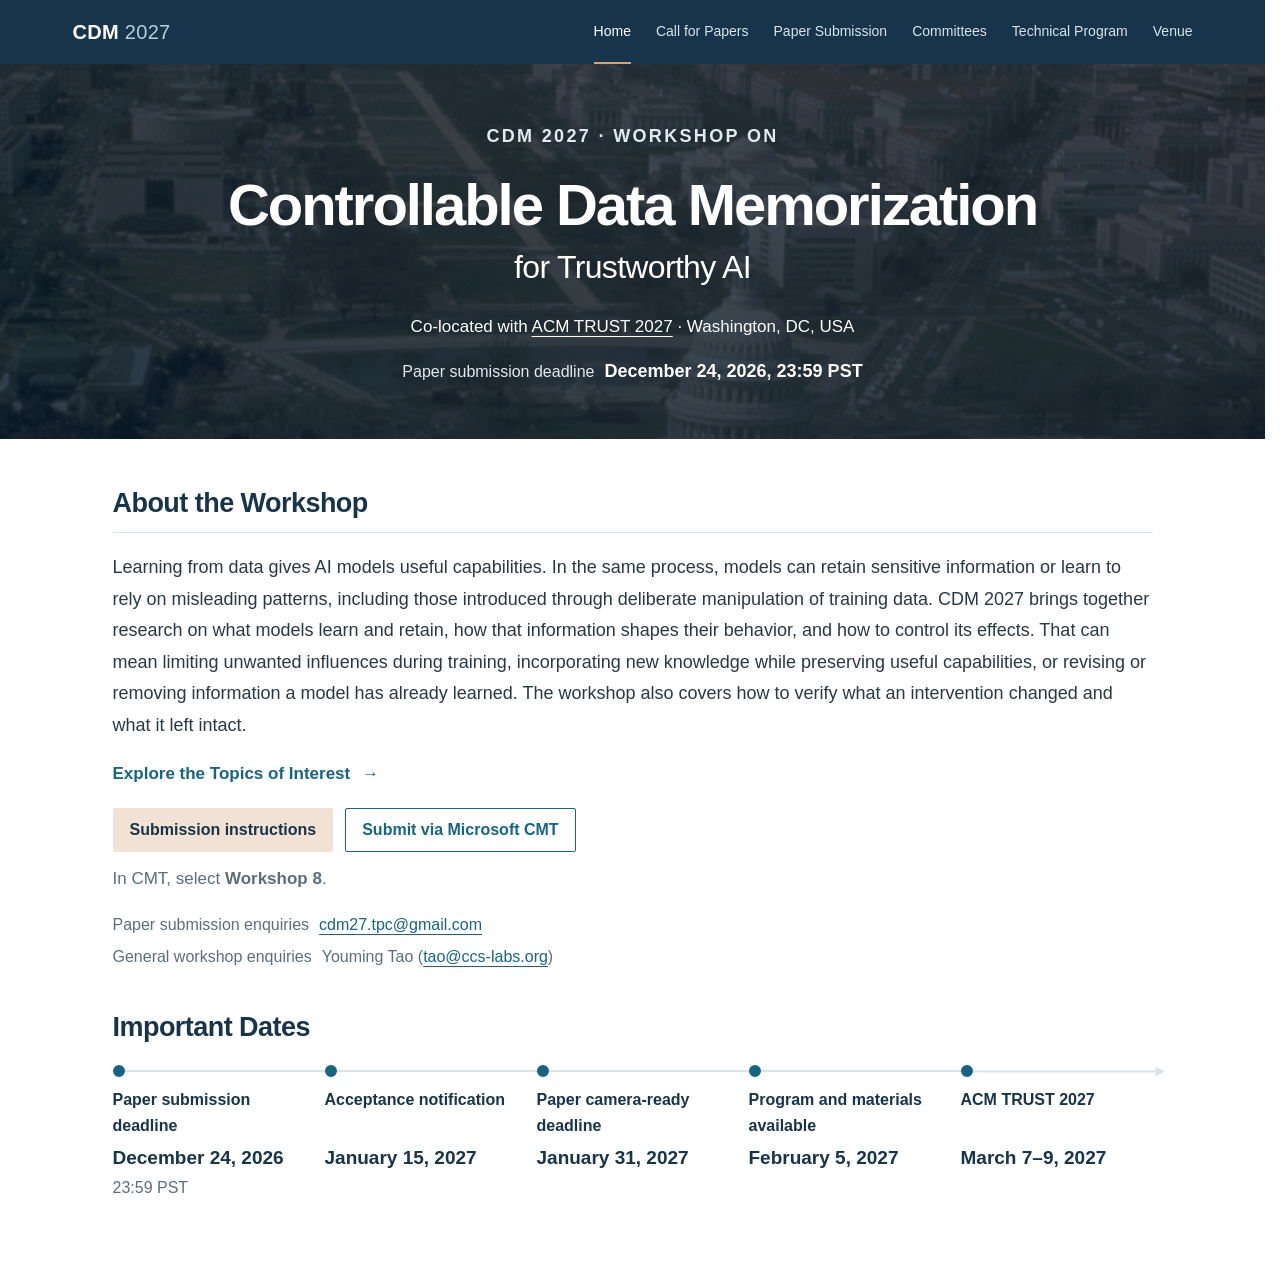
==== commit 588d5752: "Merge remote updates and preserve confirmed workshop dates" ====
--- a/index.html
+++ b/index.html
@@ -4,17 +4,17 @@
 <head>
 <meta charset="utf-8"/>
 <meta content="width=device-width, initial-scale=1" name="viewport"/>
-<meta content="CDM 2027: Controllable Data Memorization for Trustworthy AI. Mechanistic understanding, principled methods, rigorous validation, and fundamental limits." name="description"/>
+<meta content="CDM 2027 is a workshop at ACM TRUST 2027 on how models learn and retain information from data and how to control its effects." name="description"/>
 <meta content="#17344b" name="theme-color"/>
 <meta content="website" property="og:type"/>
 <meta content="CDM 2027 | Controllable Data Memorization for Trustworthy AI" property="og:title"/>
-<meta content="CDM 2027: Controllable Data Memorization for Trustworthy AI. Mechanistic understanding, principled methods, rigorous validation, and fundamental limits." property="og:description"/>
+<meta content="CDM 2027 is a workshop at ACM TRUST 2027 on how models learn and retain information from data and how to control its effects." property="og:description"/>
 <meta content="https://cdm27.github.io/" property="og:url"/>
 <title>CDM 2027 | Controllable Data Memorization for Trustworthy AI</title>
 <link href="https://cdm27.github.io/" rel="canonical"/>
 <link href="assets/favicon.svg" rel="icon" type="image/svg+xml"/>
-<link href="assets/style.css?v=e73c64de600d" rel="stylesheet"/>
-<script defer="True" src="assets/site.js?v=b43b7b5dd278"></script>
+<link href="assets/style.css?v=f814e3cf049d" rel="stylesheet"/>
+<script defer="True" src="assets/site.js?v=4deeda9ff2f8"></script>
 </head>
 <body>
 <a class="skip-link" href="#main">Skip to content</a>
@@ -23,42 +23,46 @@
 <button aria-controls="primary-navigation" aria-expanded="false" aria-label="Open navigation" class="menu-toggle" type="button"><span>Menu</span><span aria-hidden="true" class="menu-icon">☰</span></button><div class="nav-links" id="primary-navigation"><a aria-current="page" href="index.html">Home</a><a href="cfp.html">Call for Papers</a><a href="submission.html">Paper Submission</a><a href="organization.html">Committees</a><a href="program.html">Technical Program</a><a href="venue.html">Venue</a></div>
 </nav></header>
 <section aria-labelledby="workshop-title" class="hero"><div class="container hero-inner">
-<p class="eyebrow">CDM 2027 · Workshop on</p>
-<h1 id="workshop-title"><span class="hero-title-main">Controllable Data Memorization</span><span class="hero-title-sub">for Trustworthy AI</span></h1>
-<p class="hero-subtitle">Co-located with <a href="https://eigtrust.acm.org/trust2027/">ACM TRUST 2027</a> · Washington, DC, USA</p>
-<div class="hero-meta"><p><span>Workshop date</span> To be announced</p></div>
+  <p class="eyebrow">CDM 2027 · Workshop on</p>
+  <h1 id="workshop-title"><span class="hero-title-main">Controllable Data Memorization</span><span class="hero-title-sub">for Trustworthy AI</span></h1>
+  <p class="hero-subtitle">Co-located with <a href="https://eigtrust.acm.org/trust2027/">ACM TRUST 2027</a> · Washington, DC, USA</p>
+  <p class="hero-deadline">
+    <span>Paper submission deadline</span>
+    <time datetime="2026-12-24T23:59:00-08:00">December 24, 2026, 23:59 PST</time>
+  </p>
 </div></section>
-<main class="container page-layout" id="main">
-<div class="main-column">
+<main class="container home-content" id="main">
 <section aria-labelledby="about-title" class="section workshop-intro">
 <h2 id="about-title">About the Workshop</h2>
-<p><strong>Controllable Data Memorization</strong> concerns how information from data is acquired and retained in learned models, how it shapes model behavior, and how it can be selectively preserved, constrained, modified, or removed. This includes limiting sensitive or harmful information during learning, retaining useful knowledge through model updates, and revising or removing information after training.</p>
-<p>CDM 2027 brings together research on memorization and data influence, privacy-preserving and robust learning, machine unlearning, model editing, and continual learning. The common focus is understanding and controlling the information that models retain from data.</p>
+<p>Learning from data gives AI models useful capabilities. In the same process, models can retain sensitive information or learn to rely on misleading patterns, including those introduced through deliberate manipulation of training data. CDM 2027 brings together research on what models learn and retain, how that information shapes their behavior, and how to control its effects. That can mean limiting unwanted influences during training, incorporating new knowledge while preserving useful capabilities, or revising or removing information a model has already learned. The workshop also covers how to verify what an intervention changed and what it left intact.</p>
+<a class="text-link" href="cfp.html#topics">Explore the Topics of Interest <span aria-hidden="true">→</span></a>
+<div class="submission-actions">
+  <a class="submission-guide" href="submission.html">Submission instructions</a>
+  <a href="https://cmt3.research.microsoft.com/TRUST2027/">Submit via Microsoft CMT</a>
+</div>
+<p class="small-note">In CMT, select <strong>Workshop 8</strong>.</p>
+<p class="workshop-contact">
+  <span>Paper submission enquiries</span>
+  <a href="mailto:cdm27.tpc@gmail.com">cdm27.tpc@gmail.com</a>
+</p>
+<p class="workshop-contact">
+  <span>General workshop enquiries</span>
+  <span>Youming Tao (<a href="mailto:tao@ccs-labs.org">tao@ccs-labs.org</a>)</span>
+</p>
 </section>
-<section aria-labelledby="objectives-title" class="section objectives">
-<h2 id="objectives-title">Workshop Objectives</h2>
-<p>CDM welcomes theoretical and empirical work on the mechanisms, methods, and validation of memorization control.</p>
-<ul class="objective-list">
-<li><h3>Mechanistic Understanding</h3><p>Explain how information is acquired and retained by models, how it changes during learning and updating, and how it affects model behavior.</p></li>
-<li><h3>Principled Methods</h3><p>Develop methods for memorization control and understand why and when they work, linking algorithm design with analysis and empirical evidence.</p></li>
-<li><h3>Rigorous Validation and Fundamental Limits</h3><p>Evaluate the intended and unintended effects of memorization control, establish what can be verified, and identify failure modes, tradeoffs, and fundamental limits.</p></li>
-</ul>
-<p>The planned half-day workshop combines invited talks, contributed presentations, and poster discussions to support discussion of these questions.</p>
+<section aria-labelledby="dates-title" class="section home-dates">
+  <h2 id="dates-title">Important Dates</h2>
+  <dl class="dates-timeline">
+    <div>
+      <dt>Paper submission deadline</dt>
+      <dd><time datetime="2026-12-24T23:59:00-08:00">December 24, 2026 <span class="deadline-time">23:59 PST</span></time></dd>
+    </div>
+    <div><dt>Acceptance notification</dt><dd><time datetime="2027-01-15">January 15, 2027</time></dd></div>
+    <div><dt>Paper camera-ready deadline</dt><dd><time datetime="2027-01-31">January 31, 2027</time></dd></div>
+    <div><dt>Program and materials available</dt><dd><time datetime="2027-02-05">February 5, 2027</time></dd></div>
+    <div><dt>ACM TRUST 2027</dt><dd><time datetime="2027-03-07">March 7</time>–<time datetime="2027-03-09">9, 2027</time></dd></div>
+  </dl>
 </section>
-</div>
-<aside aria-label="Workshop information" class="sidebar">
-<section aria-labelledby="dates-title" class="sidebar-section dates-panel"><h2 id="dates-title">Important Dates</h2><dl class="dates-list"><div><dt>Paper submission deadline</dt><dd><time datetime="2026-12-24T23:59:00-08:00">December 24, 2026</time></dd></div><div><dt>Acceptance notification</dt><dd><time datetime="2027-01-15">January 15, 2027</time></dd></div><div><dt>Paper camera-ready deadline</dt><dd><time datetime="2027-01-31">January 31, 2027</time></dd></div><div><dt>Program and materials</dt><dd><time datetime="2027-02-05">February 5, 2027</time></dd></div><div><dt>CDM workshop day</dt><dd><span class="pending">To be announced</span></dd></div></dl><p class="small-note">Paper submission closes at 23:59 Pacific Standard Time (PST, UTC−8).</p></section>
-<section aria-labelledby="submission-title" class="sidebar-section"><h2 id="submission-title">Paper Submission</h2><p><a class="text-link" href="https://cmt3.research.microsoft.com/TRUST2027/">Submit via Microsoft CMT <span aria-hidden="true">→</span></a></p><p><a href="submission.html">Submission instructions</a></p></section>
-</aside>
 </main>
-<footer class="site-footer">
-  <div class="container footer-inner">
-    <div class="footer-identity">
-      <div class="footer-heading"><a class="footer-name" href="index.html">CDM 2027</a><p class="footer-description">Controllable Data Memorization for Trustworthy AI</p></div>
-      <p class="footer-meta">Workshop at <a href="https://eigtrust.acm.org/trust2027/">ACM TRUST 2027</a><span aria-hidden="true" class="footer-separator">&middot;</span>Washington, DC</p>
-    </div>
-    <div class="footer-contact"><p class="footer-label">Workshop enquiries</p><a class="footer-email" href="mailto:cdm27.tpc@gmail.com">cdm27.tpc@gmail.com</a></div>
-  </div>
-</footer>
 </body>
 </html>
